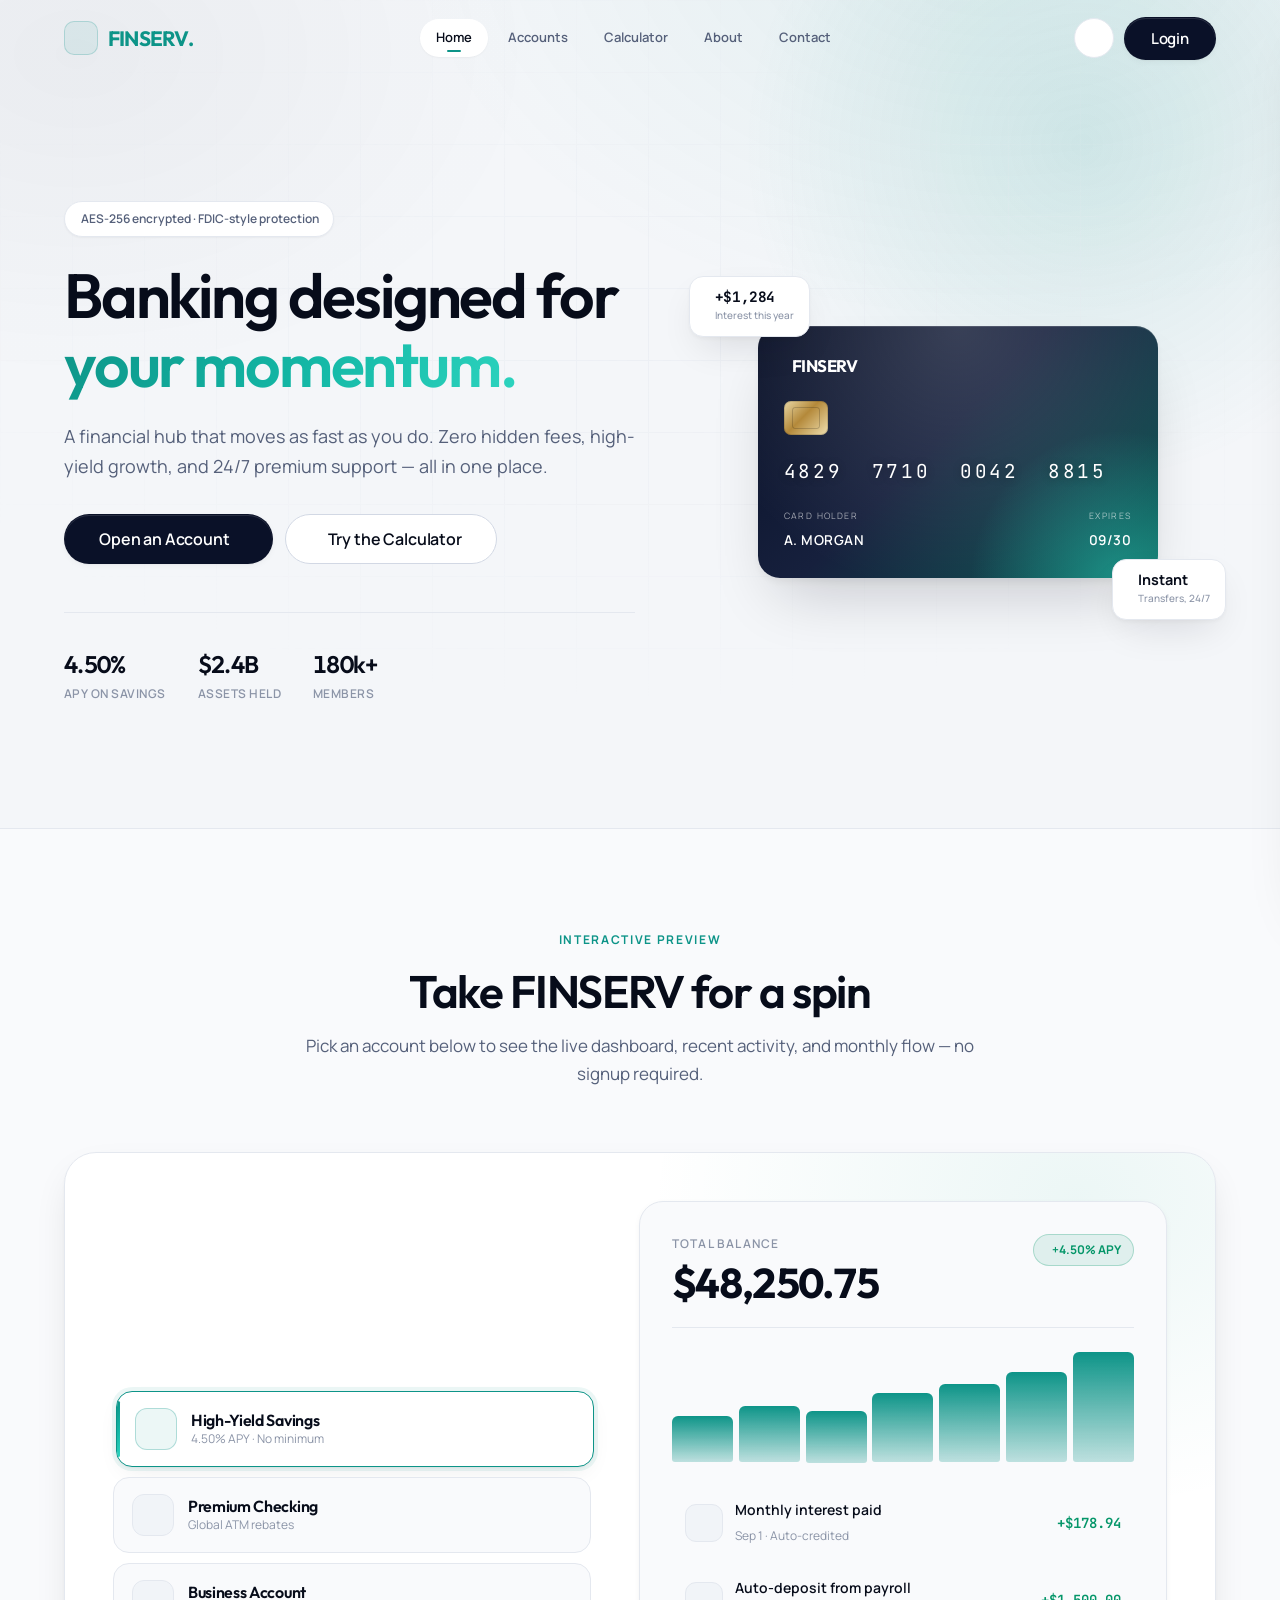
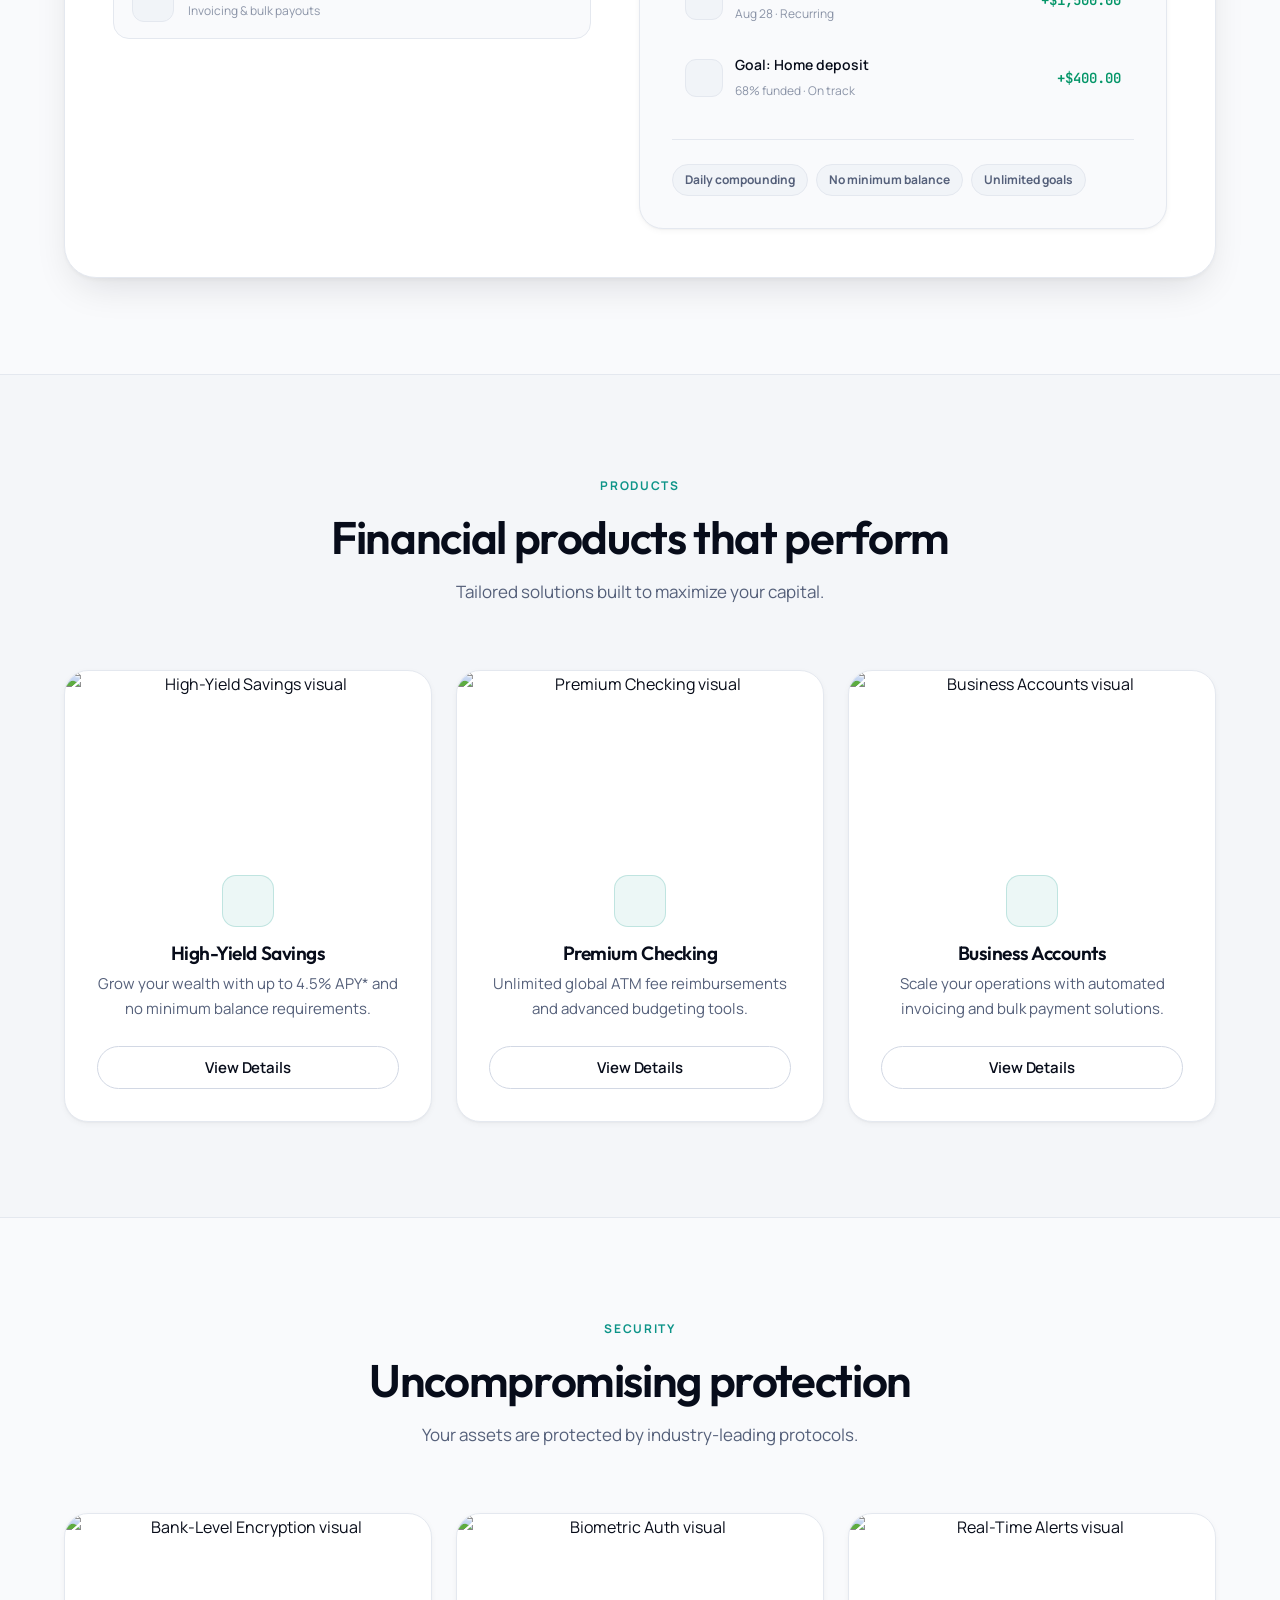
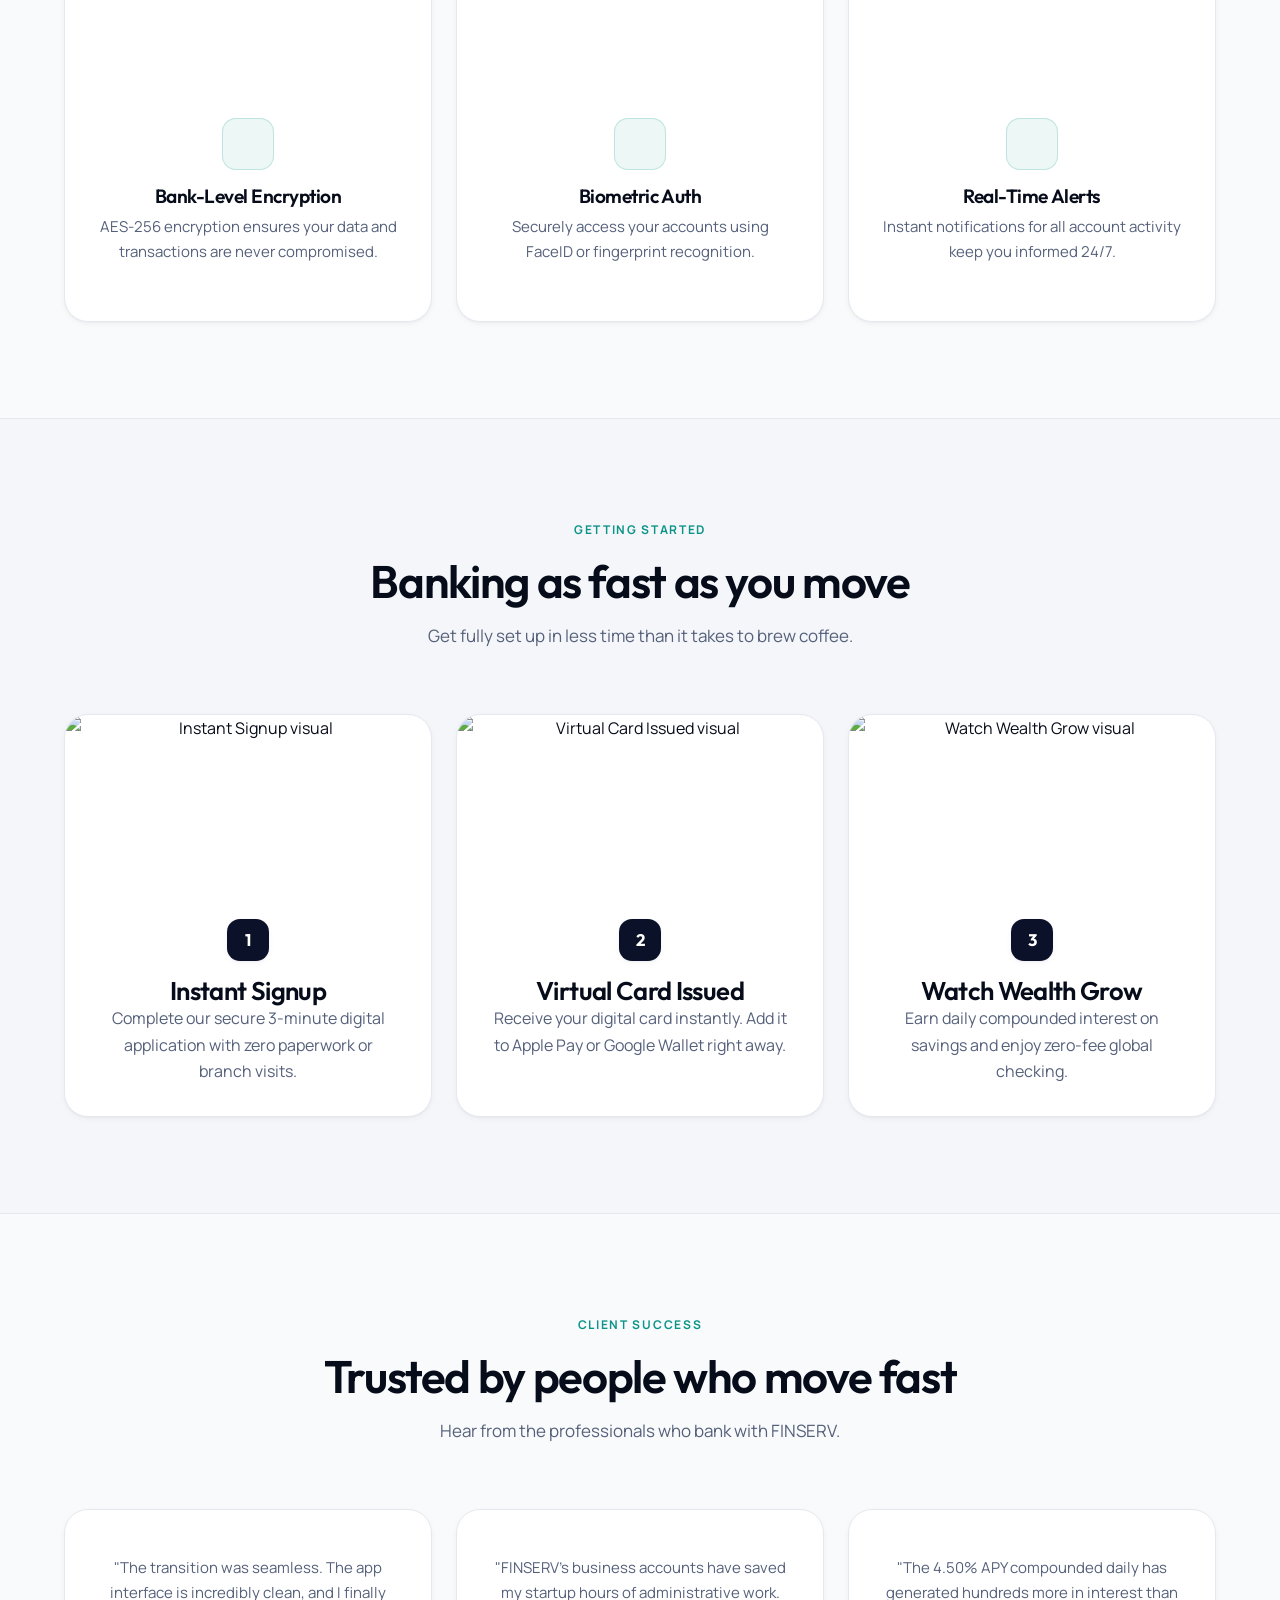
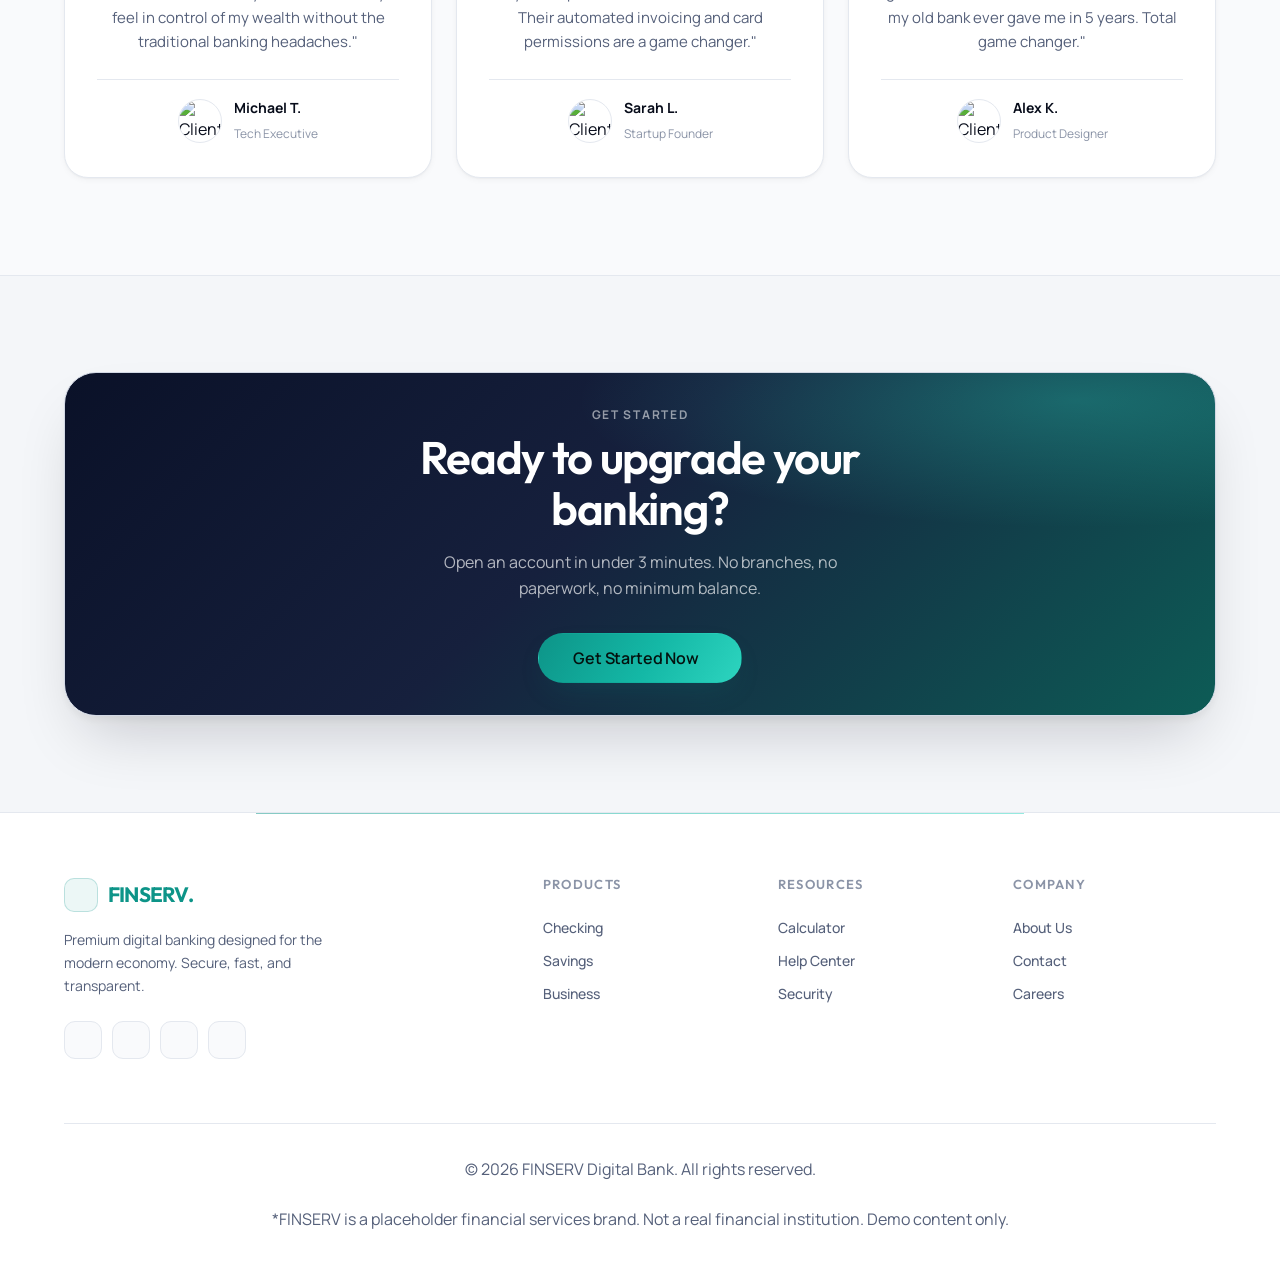
==== index.html @ fdc353b2 "first commit Co-Authored-By: Claude Opus 5 <noreply@anthropic.com>" ====
<!DOCTYPE html>
<html lang="en">

<head>
  <meta charset="UTF-8">
  <meta name="viewport" content="width=device-width, initial-scale=1.0">
  <title>FINSERV - Premium Digital Banking</title>
  <meta name="description"
    content="Experience seamless, secure, and modern digital banking with FINSERV. Manage your accounts, grow your wealth, and build your future.">
  <meta name="theme-color" content="#0a1128">

  <!-- Favicon -->
  <link rel="icon" type="image/svg+xml" href="assets/images/favicon.svg">
  <link rel="icon" type="image/png" href="assets/images/favicon.png">
  <link rel="apple-touch-icon" href="assets/images/favicon.png">

  <link rel="preconnect" href="https://fonts.googleapis.com">
  <link rel="preconnect" href="https://fonts.gstatic.com" crossorigin>
  <link rel="stylesheet" href="assets/css/style.css">
  <script src="https://unpkg.com/@phosphor-icons/web"></script>

  <!-- Apply the saved theme before first paint to avoid a flash -->
  <script>
    (function () {
      try {
        var t = localStorage.getItem('theme');
        if (t === 'dark' || (!t && matchMedia('(prefers-color-scheme: dark)').matches)) {
          document.documentElement.setAttribute('data-theme', 'dark');
        }
      } catch (e) { }
    })();
  </script>

  <!-- SEO JSON-LD -->
  <script type="application/ld+json">
  {
    "@context": "https://schema.org",
    "@type": "FinancialService",
    "name": "FINSERV Digital Bank",
    "description": "Premium digital banking for modern professionals.",
    "url": "https://finserv-placeholder.com"
  }
  </script>
</head>

<body>

  <!-- Navbar -->
  <header class="navbar">
    <div class="container nav-container">
      <a href="index.html" class="brand">
        <i class="ph-fill ph-bank"></i> FINSERV<span>.</span>
      </a>

      <nav class="nav-links">
        <a href="index.html" class="active">Home</a>
        <a href="accounts.html">Accounts</a>
        <a href="calculator.html">Calculator</a>
        <a href="about.html">About</a>
        <a href="contact.html">Contact</a>
      </nav>

      <div class="nav-actions">
        <button class="theme-toggle" aria-label="Toggle dark mode"></button>
        <a href="login.html" class="btn btn-primary">Login</a>
        <button class="hamburger" aria-label="Open Menu">
          <i class="ph ph-list"></i>
        </button>
      </div>
    </div>
  </header>

  <!-- Mobile Drawer -->
  <div class="drawer-overlay"></div>
  <div class="mobile-drawer">
    <div class="drawer-header">
      <a href="index.html" class="brand"><i class="ph-fill ph-bank"></i> FINSERV<span>.</span></a>
      <button class="close-drawer" aria-label="Close Menu">
        <i class="ph ph-x"></i>
      </button>
    </div>
    <nav class="drawer-links">
      <a href="index.html">Home</a>
      <a href="accounts.html">Accounts</a>
      <a href="calculator.html">Calculator</a>
      <a href="about.html">About</a>
      <a href="contact.html">Contact</a>
    </nav>
    <div class="drawer-footer">
      <button class="theme-toggle" aria-label="Toggle dark mode"></button>
      <a href="login.html" class="btn btn-primary btn-block">Login</a>
    </div>
  </div>

  <main>
    <!-- Hero -->
    <section class="hero">
      <div class="container">
        <div class="hero-grid">
          <div class="hero-content">
            <div class="trust-badge animate-fade-in">
              <i class="ph-fill ph-shield-check" style="color: var(--success-color)"></i>
              AES-256 encrypted &middot; FDIC-style protection
            </div>
            <h1 class="animate-slide-up delay-1">
              Banking designed for<br><span class="text-gradient">your momentum.</span>
            </h1>
            <p class="animate-slide-up delay-2">
              A financial hub that moves as fast as you do. Zero hidden fees, high-yield growth,
              and 24/7 premium support &mdash; all in one place.
            </p>
            <div class="hero-actions animate-slide-up delay-3">
              <a href="register.html" class="btn btn-primary btn-lg">
                Open an Account <i class="ph ph-arrow-right"></i>
              </a>
              <a href="calculator.html" class="btn btn-outline btn-lg">
                <i class="ph ph-calculator"></i> Try the Calculator
              </a>
            </div>

            <div class="hero-meta animate-fade-in delay-4">
              <div class="hero-meta-item">
                <div class="num" data-count-to="4.5" data-decimals="2" data-suffix="%">0%</div>
                <span>APY on savings</span>
              </div>
              <div class="hero-meta-item">
                <div class="num" data-count-to="2.4" data-decimals="1" data-prefix="$" data-suffix="B">$0B</div>
                <span>Assets held</span>
              </div>
              <div class="hero-meta-item">
                <div class="num" data-count-to="180" data-suffix="k+">0</div>
                <span>Members</span>
              </div>
            </div>
          </div>

          <!-- Interactive card visual -->
          <div class="hero-visual animate-fade-in delay-3">
            <div class="card-float">
              <div class="credit-card" data-tilt>
                <div class="cc-top">
                  <div class="cc-brand"><i class="ph-fill ph-bank"></i> FINSERV</div>
                  <i class="ph ph-wifi-high" style="font-size: 1.3rem; opacity: 0.75;"></i>
                </div>
                <div class="cc-chip"></div>
                <div class="cc-number">4829 &nbsp;7710 &nbsp;0042 &nbsp;8815</div>
                <div class="cc-bottom">
                  <div>
                    <span class="cc-label">Card Holder</span>
                    <span class="cc-value">A. MORGAN</span>
                  </div>
                  <div>
                    <span class="cc-label">Expires</span>
                    <span class="cc-value">09/30</span>
                  </div>
                </div>
              </div>
            </div>

            <div class="float-chip float-chip-1">
              <i class="ph-fill ph-trend-up" style="color: var(--success-color)"></i>
              <div>
                <strong class="num">+$1,284</strong>
                <small>Interest this year</small>
              </div>
            </div>
            <div class="float-chip float-chip-2">
              <i class="ph-fill ph-lightning" style="color: var(--accent-color)"></i>
              <div>
                <strong>Instant</strong>
                <small>Transfers, 24/7</small>
              </div>
            </div>
          </div>
        </div>
      </div>
    </section>

    <!-- ============================================================
         INTERACTIVE: Product explorer
         ============================================================ -->
    <section class="section-tint" id="explore">
      <div class="container">
        <div class="section-header">
          <div class="eyebrow">Interactive preview</div>
          <h2>Take FINSERV for a spin</h2>
          <p>Pick an account below to see the live dashboard, recent activity, and monthly flow &mdash; no signup
            required.</p>
        </div>

        <div class="showcase-shell">
          <!-- Tabs -->
          <div class="showcase-tabs" role="tablist" aria-label="Account types">
            <button class="tab-btn active" role="tab" aria-selected="true" aria-controls="panel-savings"
              id="tab-savings" type="button">
              <span class="tab-ico"><i class="ph-fill ph-piggy-bank"></i></span>
              <span>
                <strong>High-Yield Savings</strong>
                <span>4.50% APY &middot; No minimum</span>
              </span>
            </button>
            <button class="tab-btn" role="tab" aria-selected="false" aria-controls="panel-checking" id="tab-checking"
              type="button" tabindex="-1">
              <span class="tab-ico"><i class="ph-fill ph-credit-card"></i></span>
              <span>
                <strong>Premium Checking</strong>
                <span>Global ATM rebates</span>
              </span>
            </button>
            <button class="tab-btn" role="tab" aria-selected="false" aria-controls="panel-business" id="tab-business"
              type="button" tabindex="-1">
              <span class="tab-ico"><i class="ph-fill ph-briefcase"></i></span>
              <span>
                <strong>Business Account</strong>
                <span>Invoicing &amp; bulk payouts</span>
              </span>
            </button>
          </div>

          <!-- Panels -->
          <div class="showcase-panel">

            <!-- Savings -->
            <div class="panel active" role="tabpanel" id="panel-savings" aria-labelledby="tab-savings">
              <div class="panel-head">
                <div>
                  <small>Total balance</small>
                  <div class="panel-balance num" data-count-to="48250.75" data-decimals="2" data-prefix="$">$0.00</div>
                </div>
                <span class="pill pill-success"><i class="ph-fill ph-trend-up"></i> +4.50% APY</span>
              </div>

              <div class="spark" aria-hidden="true">
                <div class="spark-bar" style="height: 42%" data-label="Mar &middot; $41.2k"></div>
                <div class="spark-bar" style="height: 51%" data-label="Apr &middot; $42.6k"></div>
                <div class="spark-bar" style="height: 47%" data-label="May &middot; $43.1k"></div>
                <div class="spark-bar" style="height: 63%" data-label="Jun &middot; $44.8k"></div>
                <div class="spark-bar" style="height: 71%" data-label="Jul &middot; $45.9k"></div>
                <div class="spark-bar" style="height: 82%" data-label="Aug &middot; $47.0k"></div>
                <div class="spark-bar" style="height: 100%" data-label="Sep &middot; $48.2k"></div>
              </div>

              <div class="txn-list">
                <div class="txn-row">
                  <span class="txn-ico"><i class="ph-fill ph-percent"></i></span>
                  <span class="txn-body"><strong>Monthly interest paid</strong><span>Sep 1 &middot;
                      Auto-credited</span></span>
                  <span class="txn-amt in">+$178.94</span>
                </div>
                <div class="txn-row">
                  <span class="txn-ico"><i class="ph-fill ph-arrows-clockwise"></i></span>
                  <span class="txn-body"><strong>Auto-deposit from payroll</strong><span>Aug 28 &middot;
                      Recurring</span></span>
                  <span class="txn-amt in">+$1,500.00</span>
                </div>
                <div class="txn-row">
                  <span class="txn-ico"><i class="ph-fill ph-target"></i></span>
                  <span class="txn-body"><strong>Goal: Home deposit</strong><span>68% funded &middot; On
                      track</span></span>
                  <span class="txn-amt in">+$400.00</span>
                </div>
              </div>

              <div class="panel-feats">
                <span class="pill pill-muted">Daily compounding</span>
                <span class="pill pill-muted">No minimum balance</span>
                <span class="pill pill-muted">Unlimited goals</span>
              </div>
            </div>

            <!-- Checking -->
            <div class="panel" role="tabpanel" id="panel-checking" aria-labelledby="tab-checking">
              <div class="panel-head">
                <div>
                  <small>Available to spend</small>
                  <div class="panel-balance num" data-count-to="7412.09" data-decimals="2" data-prefix="$">$0.00</div>
                </div>
                <span class="pill"><i class="ph-fill ph-globe-hemisphere-west"></i> $0 foreign fees</span>
              </div>

              <div class="spark" aria-hidden="true">
                <div class="spark-bar" style="height: 78%" data-label="Mar &middot; $3.1k spent"></div>
                <div class="spark-bar" style="height: 55%" data-label="Apr &middot; $2.2k spent"></div>
                <div class="spark-bar" style="height: 92%" data-label="May &middot; $3.7k spent"></div>
                <div class="spark-bar" style="height: 61%" data-label="Jun &middot; $2.4k spent"></div>
                <div class="spark-bar" style="height: 44%" data-label="Jul &middot; $1.8k spent"></div>
                <div class="spark-bar" style="height: 70%" data-label="Aug &middot; $2.8k spent"></div>
                <div class="spark-bar" style="height: 38%" data-label="Sep &middot; $1.5k spent"></div>
              </div>

              <div class="txn-list">
                <div class="txn-row">
                  <span class="txn-ico"><i class="ph-fill ph-airplane-takeoff"></i></span>
                  <span class="txn-body"><strong>Skyline Airways</strong><span>Sep 4 &middot; Travel</span></span>
                  <span class="txn-amt">-$428.60</span>
                </div>
                <div class="txn-row">
                  <span class="txn-ico"><i class="ph-fill ph-coffee"></i></span>
                  <span class="txn-body"><strong>Meridian Coffee</strong><span>Sep 3 &middot; Dining</span></span>
                  <span class="txn-amt">-$6.80</span>
                </div>
                <div class="txn-row">
                  <span class="txn-ico"><i class="ph-fill ph-receipt"></i></span>
                  <span class="txn-body"><strong>ATM fee reimbursed</strong><span>Sep 2 &middot; Automatic</span></span>
                  <span class="txn-amt in">+$4.50</span>
                </div>
              </div>

              <div class="panel-feats">
                <span class="pill pill-muted">ATM rebates worldwide</span>
                <span class="pill pill-muted">Instant card freeze</span>
                <span class="pill pill-muted">Smart budgets</span>
              </div>
            </div>

            <!-- Business -->
            <div class="panel" role="tabpanel" id="panel-business" aria-labelledby="tab-business">
              <div class="panel-head">
                <div>
                  <small>Operating balance</small>
                  <div class="panel-balance num" data-count-to="184920.00" data-decimals="2" data-prefix="$">$0.00</div>
                </div>
                <span class="pill"><i class="ph-fill ph-users-three"></i> 12 seats</span>
              </div>

              <div class="spark" aria-hidden="true">
                <div class="spark-bar" style="height: 36%" data-label="Mar &middot; $96k in"></div>
                <div class="spark-bar" style="height: 48%" data-label="Apr &middot; $118k in"></div>
                <div class="spark-bar" style="height: 58%" data-label="May &middot; $132k in"></div>
                <div class="spark-bar" style="height: 54%" data-label="Jun &middot; $127k in"></div>
                <div class="spark-bar" style="height: 74%" data-label="Jul &middot; $154k in"></div>
                <div class="spark-bar" style="height: 88%" data-label="Aug &middot; $171k in"></div>
                <div class="spark-bar" style="height: 100%" data-label="Sep &middot; $185k in"></div>
              </div>

              <div class="txn-list">
                <div class="txn-row">
                  <span class="txn-ico"><i class="ph-fill ph-file-text"></i></span>
                  <span class="txn-body"><strong>Invoice #2291 settled</strong><span>Sep 5 &middot; Northwind
                      Ltd.</span></span>
                  <span class="txn-amt in">+$24,000.00</span>
                </div>
                <div class="txn-row">
                  <span class="txn-ico"><i class="ph-fill ph-users"></i></span>
                  <span class="txn-body"><strong>Payroll run &mdash; 12 staff</strong><span>Sep 1 &middot; Bulk
                      payout</span></span>
                  <span class="txn-amt">-$52,400.00</span>
                </div>
                <div class="txn-row">
                  <span class="txn-ico"><i class="ph-fill ph-cloud"></i></span>
                  <span class="txn-body"><strong>Vendor subscriptions</strong><span>Sep 1 &middot; 8 cards</span></span>
                  <span class="txn-amt">-$3,180.00</span>
                </div>
              </div>

              <div class="panel-feats">
                <span class="pill pill-muted">Automated invoicing</span>
                <span class="pill pill-muted">Per-card limits</span>
                <span class="pill pill-muted">Accounting sync</span>
              </div>
            </div>

          </div>
        </div>
      </div>
    </section>

    <!-- Offerings -->
    <section>
      <div class="container">
        <div class="section-header">
          <div class="eyebrow">Products</div>
          <h2>Financial products that perform</h2>
          <p>Tailored solutions built to maximize your capital.</p>
        </div>
        <div class="card-grid">
          <div class="card">
            <img class="card-img-top"
              src="https://images.unsplash.com/photo-1579621970795-87facc2f976d?auto=format&fit=crop&q=80&w=600"
              alt="High-Yield Savings visual" loading="lazy">
            <i class="ph ph-wallet card-icon"></i>
            <h3>High-Yield Savings</h3>
            <p>Grow your wealth with up to 4.5% APY* and no minimum balance requirements.</p>
            <a href="accounts.html" class="btn btn-outline btn-block">View Details</a>
          </div>
          <div class="card">
            <img class="card-img-top"
              src="https://images.unsplash.com/photo-1526304640581-d334cdbbf45e?auto=format&fit=crop&q=80&w=600"
              alt="Premium Checking visual" loading="lazy">
            <i class="ph ph-credit-card card-icon"></i>
            <h3>Premium Checking</h3>
            <p>Unlimited global ATM fee reimbursements and advanced budgeting tools.</p>
            <a href="accounts.html" class="btn btn-outline btn-block">View Details</a>
          </div>
          <div class="card">
            <img class="card-img-top"
              src="https://images.unsplash.com/photo-1486406146926-c627a92ad1ab?auto=format&fit=crop&q=80&w=600"
              alt="Business Accounts visual" loading="lazy">
            <i class="ph ph-briefcase card-icon"></i>
            <h3>Business Accounts</h3>
            <p>Scale your operations with automated invoicing and bulk payment solutions.</p>
            <a href="accounts.html" class="btn btn-outline btn-block">View Details</a>
          </div>
        </div>
      </div>
    </section>

    <!-- Trust / Security -->
    <section class="section-tint">
      <div class="container">
        <div class="section-header">
          <div class="eyebrow">Security</div>
          <h2>Uncompromising protection</h2>
          <p>Your assets are protected by industry-leading protocols.</p>
        </div>
        <div class="card-grid">
          <div class="card">
            <img class="card-img-top"
              src="https://images.unsplash.com/photo-1563986768609-322da13575f3?auto=format&fit=crop&q=80&w=600"
              alt="Bank-Level Encryption visual" loading="lazy">
            <i class="ph ph-lock-key card-icon"></i>
            <h3>Bank-Level Encryption</h3>
            <p>AES-256 encryption ensures your data and transactions are never compromised.</p>
          </div>
          <div class="card">
            <img class="card-img-top"
              src="https://images.unsplash.com/photo-1550751827-4bd374c3f58b?auto=format&fit=crop&q=80&w=600"
              alt="Biometric Auth visual" loading="lazy">
            <i class="ph ph-fingerprint card-icon"></i>
            <h3>Biometric Auth</h3>
            <p>Securely access your accounts using FaceID or fingerprint recognition.</p>
          </div>
          <div class="card">
            <img class="card-img-top"
              src="https://images.unsplash.com/photo-1526374965328-7f61d4dc18c5?auto=format&fit=crop&q=80&w=600"
              alt="Real-Time Alerts visual" loading="lazy">
            <i class="ph ph-bell-ringing card-icon"></i>
            <h3>Real-Time Alerts</h3>
            <p>Instant notifications for all account activity keep you informed 24/7.</p>
          </div>
        </div>
      </div>
    </section>

    <!-- How It Works -->
    <section>
      <div class="container">
        <div class="section-header">
          <div class="eyebrow">Getting started</div>
          <h2>Banking as fast as you move</h2>
          <p>Get fully set up in less time than it takes to brew coffee.</p>
        </div>
        <div class="step-grid">
          <div class="step-card">
            <img class="card-img-top"
              src="https://images.unsplash.com/photo-1512941937669-90a1b58e7e9c?auto=format&fit=crop&q=80&w=600"
              alt="Instant Signup visual" loading="lazy">
            <div class="step-num">1</div>
            <h3>Instant Signup</h3>
            <p>Complete our secure 3-minute digital application with zero paperwork or branch visits.</p>
          </div>
          <div class="step-card">
            <img class="card-img-top"
              src="https://images.unsplash.com/photo-1559526324-4b87b5e36e44?auto=format&fit=crop&q=80&w=600"
              alt="Virtual Card Issued visual" loading="lazy">
            <div class="step-num">2</div>
            <h3>Virtual Card Issued</h3>
            <p>Receive your digital card instantly. Add it to Apple Pay or Google Wallet right away.</p>
          </div>
          <div class="step-card">
            <img class="card-img-top"
              src="https://images.unsplash.com/photo-1579621970563-ebec7560ff3e?auto=format&fit=crop&q=80&w=600"
              alt="Watch Wealth Grow visual" loading="lazy">
            <div class="step-num">3</div>
            <h3>Watch Wealth Grow</h3>
            <p>Earn daily compounded interest on savings and enjoy zero-fee global checking.</p>
          </div>
        </div>
      </div>
    </section>

    <!-- Testimonials -->
    <section class="section-tint">
      <div class="container">
        <div class="section-header">
          <div class="eyebrow">Client success</div>
          <h2>Trusted by people who move fast</h2>
          <p>Hear from the professionals who bank with FINSERV.</p>
        </div>
        <div class="card-grid">
          <div class="card quote-card">
            <div class="quote-stars">
              <i class="ph-fill ph-star"></i><i class="ph-fill ph-star"></i><i class="ph-fill ph-star"></i><i
                class="ph-fill ph-star"></i><i class="ph-fill ph-star"></i>
            </div>
            <p>"The transition was seamless. The app interface is incredibly clean, and I finally feel in control of my
              wealth without the traditional banking headaches."</p>
            <div class="quote-author">
              <img
                src="https://images.unsplash.com/photo-1507003211169-0a1dd7228f2d?auto=format&fit=facearea&facepad=3.2&q=80&w=176&h=176"
                alt="Client portrait" loading="lazy" class="quote-avatar">
              <div>
                <strong>Michael T.</strong>
                <span>Tech Executive</span>
              </div>
            </div>
          </div>
          <div class="card quote-card">
            <div class="quote-stars">
              <i class="ph-fill ph-star"></i><i class="ph-fill ph-star"></i><i class="ph-fill ph-star"></i><i
                class="ph-fill ph-star"></i><i class="ph-fill ph-star"></i>
            </div>
            <p>"FINSERV's business accounts have saved my startup hours of administrative work. Their automated
              invoicing and card permissions are a game changer."</p>
            <div class="quote-author">
              <img
                src="https://images.unsplash.com/photo-1494790108377-be9c29b29330?auto=format&fit=facearea&facepad=3.2&q=80&w=176&h=176"
                alt="Client portrait" loading="lazy" class="quote-avatar">
              <div>
                <strong>Sarah L.</strong>
                <span>Startup Founder</span>
              </div>
            </div>
          </div>
          <div class="card quote-card">
            <div class="quote-stars">
              <i class="ph-fill ph-star"></i><i class="ph-fill ph-star"></i><i class="ph-fill ph-star"></i><i
                class="ph-fill ph-star"></i><i class="ph-fill ph-star"></i>
            </div>
            <p>"The 4.50% APY compounded daily has generated hundreds more in interest than my old bank ever gave me in
              5 years. Total game changer."</p>
            <div class="quote-author">
              <img
                src="https://images.unsplash.com/photo-1500648767791-00dcc994a43e?auto=format&fit=facearea&facepad=3.2&q=80&w=176&h=176"
                alt="Client portrait" loading="lazy" class="quote-avatar">
              <div>
                <strong>Alex K.</strong>
                <span>Product Designer</span>
              </div>
            </div>
          </div>
        </div>
      </div>
    </section>

    <!-- CTA -->
    <section>
      <div class="container">
        <div class="calc-result-panel" style="text-align: center; align-items: center;">
          <div class="res-label">Get started</div>
          <h2 style="color: #fff; max-width: 16ch; margin-inline: auto;">Ready to upgrade your banking?</h2>
          <p style="color: rgba(255,255,255,0.68); max-width: 46ch; margin: var(--space-2) auto var(--space-4);">
            Open an account in under 3 minutes. No branches, no paperwork, no minimum balance.
          </p>
          <div style="display: flex; gap: 12px; justify-content: center; flex-wrap: wrap;">
            <a href="register.html" class="btn btn-accent btn-lg">Get Started Now <i class="ph ph-arrow-right"></i></a>

          </div>
        </div>
      </div>
    </section>
  </main>

  <!-- Footer -->
  <footer>
    <div class="container">
      <div class="footer-grid">
        <div class="footer-col">
          <a href="index.html" class="brand" style="margin-bottom: 16px;"><i class="ph-fill ph-bank"></i>
            FINSERV<span>.</span></a>
          <p style="font-size: 0.875rem; max-width: 34ch;">Premium digital banking designed for the modern economy.
            Secure, fast, and transparent.</p>
          <div class="footer-social">
            <a href="#" aria-label="FINSERV on X"><i class="ph-fill ph-x-logo"></i></a>
            <a href="#" aria-label="FINSERV on LinkedIn"><i class="ph-fill ph-linkedin-logo"></i></a>
            <a href="#" aria-label="FINSERV on Instagram"><i class="ph-fill ph-instagram-logo"></i></a>
            <a href="#" aria-label="FINSERV on YouTube"><i class="ph-fill ph-youtube-logo"></i></a>
          </div>
        </div>
        <div class="footer-col">
          <h4>Products</h4>
          <div class="footer-links">
            <a href="accounts.html">Checking</a>
            <a href="accounts.html">Savings</a>
            <a href="accounts.html">Business</a>
          </div>
        </div>
        <div class="footer-col">
          <h4>Resources</h4>
          <div class="footer-links">
            <a href="calculator.html">Calculator</a>
            <a href="#">Help Center</a>
            <a href="#">Security</a>
          </div>
        </div>
        <div class="footer-col">
          <h4>Company</h4>
          <div class="footer-links">
            <a href="about.html">About Us</a>
            <a href="contact.html">Contact</a>
            <a href="#">Careers</a>
          </div>
        </div>
      </div>
      <div class="footer-bottom">
        <p>&copy; 2026 FINSERV Digital Bank. All rights reserved.</p>
        <p>*FINSERV is a placeholder financial services brand. Not a real financial institution. Demo content only.</p>
      </div>
    </div>
  </footer>

  <script src="assets/js/main.js"></script>
</body>

</html>
---- assets/css/style.css ----
@import url('https://fonts.googleapis.com/css2?family=Manrope:wght@300;400;500;600;700;800&family=Outfit:wght@200;300;400;500;600;700;800&family=JetBrains+Mono:wght@400;500;600&display=swap');

/* ==========================================================================
   FINSERV — Design System
   Tokens → Base → Layout → Components → Sections → Responsive
   ========================================================================== */

:root {
  /* Surfaces — Light */
  --bg-color: #f4f6f9;
  --bg-alt: #eef1f6;
  --surface-color: #ffffff;
  --surface-2: #f9fafc;
  --surface-inset: #f1f4f8;
  /* Page-hero band - noticeably cooler/deeper than --bg-color so the hero
     reads as a distinct strip above the content. */
  --hero-tint: #e3e9f3;

  /* Ink */
  --text-primary: #070c1a;
  --text-secondary: #55607a;
  --text-muted: #8b94a7;

  /* Brand */
  --primary-color: #0a1128;
  --secondary-color: #16203d;
  --accent-color: #0d9488;
  --accent-soft: rgba(13, 148, 136, 0.08);
  --accent-glow: rgba(13, 148, 136, 0.22);
  --gold: #b4893a;

  /* Semantic */
  --border-color: #e4e8ef;
  --border-strong: #d2d8e4;
  --error-color: #dc2626;
  --success-color: #059669;
  --warning-color: #d97706;

  /* Gradients */
  --grad-brand: linear-gradient(135deg, #0a1128 0%, #16203d 45%, #0d5c56 100%);
  --grad-accent: linear-gradient(120deg, #0d9488 0%, #14b8a6 55%, #2dd4bf 100%);
  --grad-sheen: linear-gradient(115deg, transparent 0%, rgba(255,255,255,0.5) 50%, transparent 100%);
  --grad-line: linear-gradient(90deg, transparent, var(--border-strong), transparent);

  /* Typography */
  --font-heading: 'Outfit', system-ui, -apple-system, sans-serif;
  --font-body: 'Manrope', system-ui, -apple-system, sans-serif;
  --font-mono: 'JetBrains Mono', ui-monospace, monospace;

  --fs-display: clamp(2.75rem, 6.2vw, 5rem);
  --fs-h1: clamp(2.4rem, 5vw, 3.9rem);
  --fs-h2: clamp(1.9rem, 3.6vw, 2.85rem);
  --fs-h3: clamp(1.25rem, 2.2vw, 1.6rem);
  --fs-body: 1rem;
  --fs-small: 0.875rem;
  --fs-tiny: 0.75rem;

  /* Spacing — 8px scale */
  --space-1: 0.5rem;
  --space-2: 1rem;
  --space-3: 1.5rem;
  --space-4: 2rem;
  --space-6: 3rem;
  --space-8: 4rem;
  --space-12: 6rem;
  --space-16: 8rem;

  /* Shape */
  --radius-sm: 10px;
  --radius: 16px;
  --radius-lg: 24px;
  --radius-xl: 32px;
  --radius-pill: 999px;

  /* Elevation */
  --shadow-xs: 0 1px 2px rgba(7, 12, 26, 0.04);
  --shadow-sm: 0 1px 2px rgba(7, 12, 26, 0.04), 0 2px 6px rgba(7, 12, 26, 0.04);
  --shadow: 0 1px 2px rgba(7, 12, 26, 0.04), 0 8px 24px -8px rgba(7, 12, 26, 0.10);
  --shadow-md: 0 2px 4px rgba(7, 12, 26, 0.04), 0 16px 40px -12px rgba(7, 12, 26, 0.14);
  --shadow-lg: 0 4px 8px rgba(7, 12, 26, 0.05), 0 32px 64px -20px rgba(7, 12, 26, 0.20);
  --shadow-accent: 0 12px 32px -12px var(--accent-glow);

  /* Motion */
  --ease-out: cubic-bezier(0.16, 1, 0.3, 1);
  --ease-spring: cubic-bezier(0.34, 1.56, 0.64, 1);
  --transition: all 0.3s var(--ease-out);
  --t-fast: 0.18s var(--ease-out);
  --t-base: 0.35s var(--ease-out);
  --t-slow: 0.6s var(--ease-out);

  --nav-h: 76px;
}

[data-theme="dark"] {
  --bg-color: #04060d;
  --bg-alt: #070b16;
  --surface-color: #0a1020;
  --surface-2: #0e1526;
  --surface-inset: #111a2e;
  --hero-tint: #0c1424;

  --text-primary: #f1f5fb;
  --text-secondary: #97a3ba;
  --text-muted: #667287;

  --primary-color: #2dd4bf;
  --secondary-color: #16203d;
  --accent-color: #2dd4bf;
  --accent-soft: rgba(45, 212, 191, 0.10);
  --accent-glow: rgba(45, 212, 191, 0.28);
  --gold: #e0bd77;

  --border-color: #182136;
  --border-strong: #24304a;
  --error-color: #f87171;
  --success-color: #34d399;

  --grad-brand: linear-gradient(135deg, #0a1020 0%, #101c33 45%, #0c3b3a 100%);
  --grad-sheen: linear-gradient(115deg, transparent 0%, rgba(255,255,255,0.10) 50%, transparent 100%);

  --shadow-xs: 0 1px 2px rgba(0, 0, 0, 0.4);
  --shadow-sm: 0 1px 2px rgba(0, 0, 0, 0.4), 0 2px 8px rgba(0, 0, 0, 0.3);
  --shadow: 0 1px 2px rgba(0, 0, 0, 0.4), 0 8px 24px -8px rgba(0, 0, 0, 0.6);
  --shadow-md: 0 2px 4px rgba(0, 0, 0, 0.4), 0 16px 40px -12px rgba(0, 0, 0, 0.7);
  --shadow-lg: 0 4px 8px rgba(0, 0, 0, 0.4), 0 32px 64px -20px rgba(0, 0, 0, 0.8);
}

/* ==========================================================================
   Base
   ========================================================================== */

*, *::before, *::after { margin: 0; padding: 0; box-sizing: border-box; }

html { scroll-behavior: smooth; scroll-padding-top: calc(var(--nav-h) + 24px); }

body {
  font-family: var(--font-body);
  background-color: var(--bg-color);
  color: var(--text-primary);
  font-size: var(--fs-body);
  line-height: 1.65;
  font-weight: 400;
  -webkit-font-smoothing: antialiased;
  -moz-osx-font-smoothing: grayscale;
  text-rendering: optimizeLegibility;
  overflow-x: hidden;
  transition: background-color var(--t-base), color var(--t-base);
}

/* Ambient page glow */
body::before {
  content: '';
  position: fixed;
  inset: 0;
  pointer-events: none;
  z-index: 0;
  background:
    radial-gradient(60rem 40rem at 78% -8%, var(--accent-soft), transparent 62%),
    radial-gradient(48rem 34rem at 6% 6%, rgba(10, 17, 40, 0.045), transparent 60%);
}
[data-theme="dark"] body::before {
  background:
    radial-gradient(60rem 40rem at 78% -8%, rgba(45, 212, 191, 0.09), transparent 62%),
    radial-gradient(48rem 34rem at 6% 6%, rgba(59, 130, 246, 0.07), transparent 60%);
}

main, header, footer { position: relative; z-index: 1; }

a { color: inherit; text-decoration: none; transition: color var(--t-fast), opacity var(--t-fast); }

img { max-width: 100%; height: auto; display: block; border-radius: var(--radius-sm); }

ul { list-style: none; }

::selection { background: var(--accent-color); color: #fff; }

:focus-visible {
  outline: 2px solid var(--accent-color);
  outline-offset: 3px;
  border-radius: 4px;
}

::-webkit-scrollbar { width: 11px; height: 11px; }
::-webkit-scrollbar-track { background: var(--bg-color); }
::-webkit-scrollbar-thumb {
  background: var(--border-strong);
  border-radius: var(--radius-pill);
  border: 3px solid var(--bg-color);
}
::-webkit-scrollbar-thumb:hover { background: var(--text-muted); }

/* ==========================================================================
   Typography
   ========================================================================== */

h1, h2, h3, h4, h5, h6 {
  font-family: var(--font-heading);
  line-height: 1.1;
  color: var(--text-primary);
  letter-spacing: -0.025em;
}
h1 { font-size: var(--fs-h1); font-weight: 600; letter-spacing: -0.035em; }
h2 { font-size: var(--fs-h2); font-weight: 600; letter-spacing: -0.03em; }
h3 { font-size: var(--fs-h3); font-weight: 600; }
h4 { font-size: 1.05rem; font-weight: 600; letter-spacing: -0.015em; }

p { font-size: var(--fs-body); color: var(--text-secondary); margin-bottom: var(--space-2); }
p:last-child { margin-bottom: 0; }

strong { font-weight: 700; color: var(--text-primary); }

.text-gradient {
  background: var(--grad-accent);
  -webkit-background-clip: text;
  background-clip: text;
  -webkit-text-fill-color: transparent;
}

.eyebrow {
  display: inline-flex;
  align-items: center;
  gap: 8px;
  font-size: var(--fs-tiny);
  font-weight: 700;
  letter-spacing: 0.14em;
  text-transform: uppercase;
  color: var(--accent-color);
  margin-bottom: var(--space-2);
}

.num { font-family: var(--font-mono); font-variant-numeric: tabular-nums; letter-spacing: -0.03em; }

.section-header {
  text-align: center;
  margin-bottom: var(--space-8);
  max-width: 680px;
  margin-inline: auto;
}
.section-header h2 { margin-bottom: var(--space-2); }
.section-header p { font-size: 1.0625rem; }

/* ==========================================================================
   Layout
   ========================================================================== */

.container {
  width: 100%;
  max-width: 1200px;
  margin: 0 auto;
  padding: 0 var(--space-3);
}

section { padding: var(--space-12) 0; position: relative; }

.section-tint { background: var(--surface-2); border-block: 1px solid var(--border-color); }

/* ==========================================================================
   Navbar
   ========================================================================== */

header.navbar {
  position: fixed;
  top: 0; left: 0;
  width: 100%;
  z-index: 1000;
  background: transparent;
  border-bottom: 1px solid transparent;
  transition: background var(--t-base), border-color var(--t-base), box-shadow var(--t-base);
}
header.navbar.scrolled {
  background: rgba(255, 255, 255, 0.78);
  -webkit-backdrop-filter: saturate(180%) blur(20px);
  backdrop-filter: saturate(180%) blur(20px);
  border-bottom-color: var(--border-color);
  box-shadow: var(--shadow-sm);
}
[data-theme="dark"] header.navbar.scrolled { background: rgba(10, 16, 32, 0.8); }

.nav-container {
  display: flex;
  align-items: center;
  justify-content: space-between;
  height: var(--nav-h);
  gap: var(--space-4);
}

.brand {
  font-family: var(--font-heading);
  font-size: 1.3rem;
  font-weight: 700;
  letter-spacing: -0.04em;
  /* Teal wordmark in the nav and footer, matching the auth-card lockup */
  color: var(--accent-color);
  display: inline-flex;
  align-items: center;
  /* No flex gap here: it would also open a space before the accent dot. */
  transition: opacity var(--t-fast);
}
.brand:hover { opacity: 0.75; }
.brand i {
  margin-right: 10px;
  font-size: 1.15rem;
  color: var(--accent-color);
  display: grid;
  place-items: center;
  width: 34px; height: 34px;
  border-radius: 10px;
  background: var(--accent-soft);
  border: 1px solid rgba(13, 148, 136, 0.22);
}
[data-theme="dark"] .brand i { border-color: rgba(45, 212, 191, 0.25); }
.brand span { color: var(--accent-color); }

.nav-links {
  display: flex;
  align-items: center;
  gap: 4px;
  padding: 5px;
  border-radius: var(--radius-pill);
  border: 1px solid transparent;
  transition: var(--transition);
}
header.navbar.scrolled .nav-links {
  background: var(--surface-inset);
  border-color: var(--border-color);
}

.nav-links a {
  position: relative;
  font-weight: 600;
  font-size: 0.8125rem;
  color: var(--text-secondary);
  padding: 8px 16px;
  border-radius: var(--radius-pill);
  transition: color var(--t-fast), background var(--t-fast);
}
.nav-links a:hover { color: var(--text-primary); background: var(--surface-inset); }
.nav-links a.active {
  color: var(--text-primary);
  background: var(--surface-color);
  box-shadow: var(--shadow-xs);
}
header.navbar.scrolled .nav-links a.active { box-shadow: var(--shadow-sm); }
.nav-links a.active::after {
  content: '';
  position: absolute;
  bottom: 5px; left: 50%;
  transform: translateX(-50%);
  width: 14px; height: 2px;
  border-radius: 2px;
  background: var(--accent-color);
}

.nav-actions { display: flex; align-items: center; gap: 10px; }

.theme-toggle {
  background: var(--surface-color);
  border: 1px solid var(--border-color);
  cursor: pointer;
  color: var(--text-primary);
  font-size: 1.05rem;
  width: 40px; height: 40px;
  border-radius: var(--radius-pill);
  display: grid;
  place-items: center;
  flex-shrink: 0;
  transition: var(--transition);
}
.theme-toggle:hover {
  color: var(--accent-color);
  border-color: var(--accent-color);
  transform: rotate(-18deg) scale(1.05);
}

.hamburger {
  display: none;
  background: var(--surface-color);
  border: 1px solid var(--border-color);
  cursor: pointer;
  color: var(--text-primary);
  font-size: 1.25rem;
  width: 42px; height: 42px;
  border-radius: 12px;
  place-items: center;
  transition: var(--transition);
}
.hamburger:hover { border-color: var(--accent-color); color: var(--accent-color); }

/* Scroll progress bar */
.scroll-progress {
  position: absolute;
  bottom: -1px; left: 0;
  height: 2px;
  width: 0%;
  background: var(--grad-accent);
  box-shadow: 0 0 12px var(--accent-glow);
  z-index: 2;
}

/* ==========================================================================
   Mobile Drawer
   ========================================================================== */

.mobile-drawer {
  position: fixed;
  top: 0; right: 0;
  width: 100%;
  max-width: 380px;
  height: 100dvh;
  background: var(--surface-color);
  border-left: 1px solid var(--border-color);
  z-index: 1001;
  padding: var(--space-3) var(--space-4) var(--space-4);
  box-shadow: var(--shadow-lg);
  transform: translateX(105%);
  transition: transform 0.45s var(--ease-out);
  display: flex;
  flex-direction: column;
  overflow-y: auto;
}
.mobile-drawer.open { transform: translateX(0); }

.drawer-overlay {
  position: fixed;
  inset: 0;
  background: rgba(4, 6, 13, 0.55);
  -webkit-backdrop-filter: blur(6px);
  backdrop-filter: blur(6px);
  z-index: 1000;
  opacity: 0;
  visibility: hidden;
  transition: opacity var(--t-base), visibility var(--t-base);
}
.drawer-overlay.open { opacity: 1; visibility: visible; }

.drawer-header {
  display: flex;
  justify-content: space-between;
  align-items: center;
  height: var(--nav-h);
  margin-bottom: var(--space-4);
}
.close-drawer {
  background: var(--surface-inset);
  border: 1px solid var(--border-color);
  width: 42px; height: 42px;
  border-radius: 12px;
  display: grid;
  place-items: center;
  font-size: 1.25rem;
  color: var(--text-primary);
  cursor: pointer;
  transition: var(--transition);
}
.close-drawer:hover { color: var(--accent-color); border-color: var(--accent-color); transform: rotate(90deg); }

.drawer-links { display: flex; flex-direction: column; gap: 4px; }
.drawer-links a {
  display: flex;
  align-items: center;
  justify-content: space-between;
  min-height: 52px;
  padding: 0 16px;
  border-radius: 12px;
  font-family: var(--font-heading);
  font-size: 1.05rem;
  font-weight: 500;
  color: var(--text-secondary);
  border: 1px solid transparent;
  transition: var(--transition);
}
.drawer-links a::after {
  content: '\2192';
  opacity: 0;
  transform: translateX(-6px);
  transition: var(--transition);
  color: var(--accent-color);
}
.drawer-links a:hover, .drawer-links a.active {
  background: var(--surface-inset);
  border-color: var(--border-color);
  color: var(--text-primary);
}
.drawer-links a:hover::after { opacity: 1; transform: translateX(0); }

.drawer-footer {
  margin-top: auto;
  padding-top: var(--space-4);
  border-top: 1px solid var(--border-color);
  display: flex;
  flex-direction: column;
  gap: var(--space-2);
}

/* ==========================================================================
   Buttons
   ========================================================================== */

.btn {
  position: relative;
  display: inline-flex;
  align-items: center;
  justify-content: center;
  gap: 8px;
  padding: 13px 26px;
  border-radius: var(--radius-pill);
  font-family: var(--font-body);
  font-size: 0.9375rem;
  font-weight: 600;
  letter-spacing: -0.01em;
  line-height: 1;
  cursor: pointer;
  border: 1px solid transparent;
  text-align: center;
  overflow: hidden;
  isolation: isolate;
  white-space: nowrap;
  transition: transform var(--t-fast), box-shadow var(--t-base), background var(--t-base), color var(--t-base), border-color var(--t-base);
}
.btn::after {
  content: '';
  position: absolute;
  inset: 0;
  z-index: -1;
  background: var(--grad-sheen);
  transform: translateX(-120%) skewX(-18deg);
  transition: transform 0.7s var(--ease-out);
}
.btn:hover::after { transform: translateX(120%) skewX(-18deg); }
.btn:active { transform: scale(0.985); }
.btn i { font-size: 1.1em; }

.btn-primary {
  background: var(--primary-color);
  color: #fff;
  box-shadow: var(--shadow-sm), inset 0 1px 0 rgba(255,255,255,0.12);
}
.btn-primary:hover {
  transform: translateY(-2px);
  box-shadow: var(--shadow-md), inset 0 1px 0 rgba(255,255,255,0.16);
}
[data-theme="dark"] .btn-primary { background: var(--accent-color); color: #04120f; }
[data-theme="dark"] .btn-primary:hover { box-shadow: var(--shadow-accent); }

.btn-accent {
  background: var(--grad-accent);
  color: #04120f;
  box-shadow: var(--shadow-accent);
}
.btn-accent:hover { transform: translateY(-2px); filter: brightness(1.06); }

.btn-outline {
  background: var(--surface-color);
  border-color: var(--border-strong);
  color: var(--text-primary);
}
.btn-outline:hover {
  border-color: var(--accent-color);
  color: var(--accent-color);
  transform: translateY(-2px);
  box-shadow: var(--shadow-sm);
}

/* Outline button sitting on a dark panel - the standard one uses body text
   colours, which vanish against the brand gradient. */
.btn-outline-light {
  background: rgba(255, 255, 255, 0.06);
  border-color: rgba(255, 255, 255, 0.32);
  color: #fff;
}
.btn-outline-light:hover {
  background: rgba(255, 255, 255, 0.14);
  border-color: #fff;
  color: #fff;
  transform: translateY(-2px);
}

.btn-ghost { background: transparent; color: var(--text-secondary); }
.btn-ghost:hover { background: var(--surface-inset); color: var(--text-primary); }

.btn-lg { padding: 16px 34px; font-size: 1rem; }
.btn-sm { padding: 9px 18px; font-size: 0.8125rem; }
.btn-block { width: 100%; }

.btn-success { background: var(--success-color) !important; color: #fff !important; }
.btn:disabled { opacity: 0.75; cursor: not-allowed; transform: none !important; }

/* ==========================================================================
   Cards
   ========================================================================== */

.card-grid {
  display: grid;
  grid-template-columns: repeat(auto-fit, minmax(300px, 1fr));
  gap: var(--space-3);
}

/* Tighter variant for denser support / detail card rows. */
.card-grid-tight { grid-template-columns: repeat(auto-fit, minmax(260px, 1fr)); }

.card {
  position: relative;
  background: var(--surface-color);
  border-radius: var(--radius-lg);
  padding: var(--space-4);
  border: 1px solid var(--border-color);
  box-shadow: var(--shadow-sm);
  display: flex;
  flex-direction: column;
  align-items: center;
  text-align: center;
  height: 100%;
  overflow: hidden;
  isolation: isolate;
  transition: transform var(--t-base), box-shadow var(--t-base), border-color var(--t-base);
}
.card::before {
  content: '';
  position: absolute;
  inset: 0;
  z-index: -1;
  border-radius: inherit;
  opacity: 0;
  background: radial-gradient(340px circle at var(--mx, 50%) var(--my, 0%), var(--accent-soft), transparent 65%);
  transition: opacity var(--t-base);
}
.card:hover {
  transform: translateY(-6px);
  border-color: rgba(13, 148, 136, 0.45);
  box-shadow: var(--shadow-md);
}
[data-theme="dark"] .card:hover { border-color: rgba(45, 212, 191, 0.4); }
.card:hover::before { opacity: 1; }

.card-img-top {
  /* Full-bleed: overrides the global img{max-width:100%}, which would
     otherwise clamp this back inside the card's padding. */
  width: calc(100% + (var(--space-4) * 2));
  max-width: none;
  height: 180px;
  object-fit: cover;
  border-radius: 0;
  margin: calc(var(--space-4) * -1) calc(var(--space-4) * -1) var(--space-3);
  transition: transform 0.7s var(--ease-out), filter var(--t-base);
  filter: saturate(0.92);
}
.card:hover .card-img-top,
.step-card:hover .card-img-top,
.value-card:hover .card-img-top {
  transform: scale(1.06);
  filter: saturate(1.05);
}

.card-icon {
  font-size: 1.5rem;
  color: var(--accent-color);
  width: 52px; height: 52px;
  display: grid;
  place-items: center;
  border-radius: 14px;
  background: var(--accent-soft);
  border: 1px solid rgba(13, 148, 136, 0.2);
  margin-bottom: var(--space-2);
  flex-shrink: 0;
  transition: var(--transition);
}
[data-theme="dark"] .card-icon { border-color: rgba(45, 212, 191, 0.22); }
.card:hover .card-icon,
.value-card:hover .card-icon {
  transform: translateY(-2px) scale(1.06);
  box-shadow: var(--shadow-accent);
}

.card h3 { margin-bottom: var(--space-1); font-size: 1.2rem; }
.card p { margin-bottom: var(--space-3); flex-grow: 1; font-size: 0.9375rem; }

/* Pills */
.pill {
  display: inline-flex;
  align-items: center;
  gap: 6px;
  padding: 5px 12px;
  border-radius: var(--radius-pill);
  font-size: var(--fs-tiny);
  font-weight: 700;
  background: var(--accent-soft);
  color: var(--accent-color);
  border: 1px solid rgba(13, 148, 136, 0.24);
}
[data-theme="dark"] .pill { border-color: rgba(45, 212, 191, 0.26); }
.pill-success { background: rgba(5, 150, 105, 0.1); color: var(--success-color); border-color: rgba(5, 150, 105, 0.26); }
.pill-muted { background: var(--surface-inset); color: var(--text-secondary); border-color: var(--border-color); }

/* Testimonials: centred quote, stars and author block (was inline-styled
   left alignment, which fought the card's own centred layout). */
.quote-card p { margin-bottom: var(--space-3); }
.quote-stars {
  display: flex;
  justify-content: center;
  gap: 3px;
  color: var(--gold);
  margin-bottom: 14px;
  font-size: 0.95rem;
}
.quote-author {
  display: flex;
  align-items: center;
  justify-content: center;
  gap: 12px;
  width: 100%;
  margin-top: auto;
  padding-top: var(--space-2);
  border-top: 1px solid var(--border-color);
  text-align: left;
}
.quote-avatar {
  width: 44px; height: 44px;
  border-radius: 50%;
  flex-shrink: 0;
  object-fit: cover;
  border: 1px solid var(--border-color);
}
.quote-author strong { display: block; font-size: 0.875rem; }
.quote-author span { font-size: 0.75rem; color: var(--text-muted); }

/* ==========================================================================
   Forms
   ========================================================================== */

.form-group { margin-bottom: var(--space-3); width: 100%; text-align: left; }
.form-group label {
  display: block;
  font-size: var(--fs-small);
  font-weight: 600;
  margin-bottom: 8px;
  color: var(--text-primary);
}
.form-control {
  width: 100%;
  padding: 13px 16px;
  border: 1px solid var(--border-color);
  border-radius: 12px;
  background: var(--surface-inset);
  color: var(--text-primary);
  font-family: var(--font-body);
  font-size: 0.9375rem;
  transition: border-color var(--t-fast), box-shadow var(--t-fast), background var(--t-fast);
}
.form-control::placeholder { color: var(--text-muted); }
.form-control:hover { border-color: var(--border-strong); }
.form-control:focus {
  outline: none;
  background: var(--surface-color);
  border-color: var(--accent-color);
  box-shadow: 0 0 0 4px var(--accent-soft);
}
.form-error { color: var(--error-color); font-size: var(--fs-tiny); margin-top: 6px; display: none; font-weight: 600; }
.form-group.has-error .form-control { border-color: var(--error-color); box-shadow: 0 0 0 4px rgba(220, 38, 38, 0.08); }
.form-group.has-error .form-error { display: block; }
.form-group.has-success .form-control { border-color: var(--success-color); }

.checkbox-label {
  display: flex;
  align-items: flex-start;
  gap: 10px;
  font-size: var(--fs-small);
  cursor: pointer;
  color: var(--text-secondary);
}
.checkbox-label input {
  width: 18px; height: 18px;
  accent-color: var(--accent-color);
  margin-top: 3px;
  flex-shrink: 0;
  cursor: pointer;
}

/* ==========================================================================
   Footer
   ========================================================================== */

footer {
  background: var(--surface-color);
  border-top: 1px solid var(--border-color);
  padding: var(--space-8) 0 var(--space-4);
  position: relative;
  overflow: hidden;
}
footer::before {
  content: '';
  position: absolute;
  top: 0; left: 50%;
  transform: translateX(-50%);
  width: 60%; height: 1px;
  background: var(--grad-accent);
  opacity: 0.5;
}
.footer-grid {
  display: grid;
  grid-template-columns: 2.2fr 1fr 1fr 1fr;
  gap: var(--space-4);
  margin-bottom: var(--space-8);
}
.footer-col h4 { margin-bottom: var(--space-3); font-size: 0.8125rem; text-transform: uppercase; letter-spacing: 0.1em; color: var(--text-muted); }
.footer-links { display: flex; flex-direction: column; gap: 10px; }
.footer-links a {
  color: var(--text-secondary);
  font-size: var(--fs-small);
  font-weight: 500;
  width: fit-content;
}
.footer-links a:hover { color: var(--accent-color); transform: translateX(3px); }

/* Social row under the footer blurb */
.footer-social { display: flex; gap: 10px; margin-top: var(--space-3); }
.footer-social a {
  width: 38px; height: 38px;
  display: grid;
  place-items: center;
  border-radius: 11px;
  border: 1px solid var(--border-color);
  background: var(--surface-2);
  color: var(--text-secondary);
  font-size: 1.05rem;
  transition: var(--transition);
}
.footer-social a:hover {
  color: var(--accent-color);
  border-color: var(--accent-color);
  background: var(--accent-soft);
  transform: translateY(-3px);
}
.footer-bottom {
  text-align: center;
  padding-top: var(--space-4);
  border-top: 1px solid var(--border-color);
  font-size: var(--fs-tiny);
  color: var(--text-muted);
  display: flex;
  flex-direction: column;
  gap: var(--space-1);
}

/* ==========================================================================
   Animations
   ========================================================================== */

.animate-fade-in { animation: fadeIn 0.9s both var(--ease-out); }
.animate-slide-up { animation: slideUp 0.9s both var(--ease-out); }
.delay-1 { animation-delay: 0.08s; }
.delay-2 { animation-delay: 0.16s; }
.delay-3 { animation-delay: 0.24s; }
.delay-4 { animation-delay: 0.32s; }
.delay-5 { animation-delay: 0.4s; }

@keyframes fadeIn { from { opacity: 0; } to { opacity: 1; } }
@keyframes slideUp { from { opacity: 0; transform: translateY(26px); } to { opacity: 1; transform: translateY(0); } }
@keyframes floatY { 0%, 100% { transform: translateY(0); } 50% { transform: translateY(-14px); } }
@keyframes pulseRing {
  0% { transform: scale(0.85); opacity: 0.7; }
  70% { transform: scale(1.6); opacity: 0; }
  100% { opacity: 0; }
}
@keyframes shimmer { 0% { background-position: -200% 0; } 100% { background-position: 200% 0; } }

/* Scroll reveal */
[data-reveal] {
  opacity: 0;
  transform: translateY(28px);
  transition: opacity 0.8s var(--ease-out), transform 0.8s var(--ease-out);
  transition-delay: var(--reveal-delay, 0s);
  will-change: opacity, transform;
}
[data-reveal].revealed { opacity: 1; transform: none; }

/* ==========================================================================
   Hero
   ========================================================================== */

.hero {
  padding-top: calc(var(--nav-h) + var(--space-8));
  padding-bottom: var(--space-8);
  min-height: 92vh;
  display: flex;
  align-items: center;
  position: relative;
  overflow: hidden;
}
.hero::before {
  content: '';
  position: absolute;
  top: -25%; right: -12%;
  width: 55vw; height: 55vw;
  max-width: 900px; max-height: 900px;
  background: radial-gradient(circle, var(--accent-glow) 0%, transparent 68%);
  border-radius: 50%;
  pointer-events: none;
  animation: floatY 9s ease-in-out infinite;
  opacity: 0.6;
}
.hero::after {
  content: '';
  position: absolute;
  inset: 0;
  pointer-events: none;
  background-image:
    linear-gradient(var(--border-color) 1px, transparent 1px),
    linear-gradient(90deg, var(--border-color) 1px, transparent 1px);
  background-size: 72px 72px;
  -webkit-mask-image: radial-gradient(ellipse 80% 60% at 50% 40%, #000 0%, transparent 75%);
  mask-image: radial-gradient(ellipse 80% 60% at 50% 40%, #000 0%, transparent 75%);
  opacity: 0.5;
}
.hero .container { position: relative; z-index: 2; }

.hero-grid {
  display: grid;
  grid-template-columns: 1.05fr 0.95fr;
  gap: var(--space-8);
  align-items: center;
}
.hero-content { max-width: 640px; }
.hero h1 { margin-bottom: var(--space-3); }
.hero p { font-size: 1.125rem; margin-bottom: var(--space-4); max-width: 54ch; }
.hero-actions { display: flex; gap: 12px; flex-wrap: wrap; }

.trust-badge {
  display: inline-flex;
  align-items: center;
  gap: 8px;
  background: var(--surface-color);
  border: 1px solid var(--border-color);
  padding: 7px 14px 7px 8px;
  border-radius: var(--radius-pill);
  font-size: var(--fs-tiny);
  font-weight: 600;
  color: var(--text-secondary);
  margin-bottom: var(--space-3);
  box-shadow: var(--shadow-xs);
}
.trust-badge i { font-size: 1.05rem; }

.hero-meta {
  display: flex;
  gap: var(--space-4);
  margin-top: var(--space-6);
  padding-top: var(--space-4);
  border-top: 1px solid var(--border-color);
  flex-wrap: wrap;
}
.hero-meta-item .num { font-size: 1.5rem; font-weight: 600; color: var(--text-primary); font-family: var(--font-heading); }
.hero-meta-item span { display: block; font-size: var(--fs-tiny); color: var(--text-muted); font-weight: 600; letter-spacing: 0.04em; text-transform: uppercase; }

/* Floating credit card visual */
.hero-visual { position: relative; display: grid; place-items: center; min-height: 400px; perspective: 1400px; }

/* The float lives on the wrapper so the card's own transform stays free
   for the pointer tilt — a CSS animation would otherwise win over it. */
.card-float {
  width: min(100%, 400px);
  animation: floatY 7s ease-in-out infinite;
  transform-style: preserve-3d;
}

.credit-card {
  position: relative;
  width: 100%;
  aspect-ratio: 1.586 / 1;
  border-radius: 22px;
  padding: 26px;
  color: #fff;
  background: var(--grad-brand);
  box-shadow: var(--shadow-lg), inset 0 1px 0 rgba(255,255,255,0.14);
  display: flex;
  flex-direction: column;
  justify-content: space-between;
  overflow: hidden;
  transform-style: preserve-3d;
  transition: transform 0.5s var(--ease-out);
}
.hero-visual:hover .credit-card { transition: transform 0.12s ease-out; }
.credit-card::before {
  content: '';
  position: absolute;
  inset: 0;
  background: radial-gradient(600px circle at var(--cx, 50%) var(--cy, 0%), rgba(255,255,255,0.16), transparent 45%);
  pointer-events: none;
}
.credit-card::after {
  content: '';
  position: absolute;
  width: 320px; height: 320px;
  right: -120px; bottom: -160px;
  border-radius: 50%;
  background: radial-gradient(circle, rgba(45,212,191,0.45), transparent 65%);
  pointer-events: none;
}
.cc-top { display: flex; justify-content: space-between; align-items: flex-start; position: relative; z-index: 1; }
.cc-brand { font-family: var(--font-heading); font-weight: 700; letter-spacing: -0.03em; font-size: 1.05rem; display: flex; align-items: center; gap: 8px; }
.cc-chip {
  width: 44px; height: 34px;
  border-radius: 7px;
  background: linear-gradient(135deg, #e9d8a6, #b4893a 45%, #f0e0b0);
  position: relative;
  z-index: 1;
  box-shadow: inset 0 0 0 1px rgba(0,0,0,0.14);
}
.cc-chip::after {
  content: '';
  position: absolute;
  inset: 6px 8px;
  border: 1px solid rgba(0,0,0,0.18);
  border-radius: 3px;
}
.cc-number {
  font-family: var(--font-mono);
  font-size: clamp(0.95rem, 2.3vw, 1.2rem);
  letter-spacing: 0.14em;
  position: relative;
  z-index: 1;
  text-shadow: 0 1px 8px rgba(0,0,0,0.3);
}
.cc-bottom { display: flex; justify-content: space-between; align-items: flex-end; position: relative; z-index: 1; }
.cc-label { font-size: 0.55rem; text-transform: uppercase; letter-spacing: 0.16em; opacity: 0.6; display: block; margin-bottom: 2px; }
.cc-value { font-size: 0.85rem; font-weight: 600; letter-spacing: 0.04em; }

.float-chip {
  position: absolute;
  display: flex;
  align-items: center;
  gap: 10px;
  padding: 11px 15px;
  border-radius: 14px;
  background: var(--surface-color);
  border: 1px solid var(--border-color);
  box-shadow: var(--shadow-md);
  font-size: var(--fs-tiny);
  font-weight: 600;
  z-index: 3;
  animation: floatY 5.5s ease-in-out infinite;
}
.float-chip i { font-size: 1.25rem; }
.float-chip strong { display: block; font-size: 0.9rem; line-height: 1.2; }
.float-chip small { color: var(--text-muted); font-weight: 500; }
.float-chip-1 { top: 6%; left: -2%; animation-delay: 0.6s; }
.float-chip-2 { bottom: 8%; right: -2%; animation-delay: 1.4s; }

/* ==========================================================================
   Interactive Showcase (index)
   ========================================================================== */

.showcase-shell {
  display: grid;
  grid-template-columns: 0.95fr 1.05fr;
  gap: var(--space-6);
  align-items: center;
  background: var(--surface-color);
  border: 1px solid var(--border-color);
  border-radius: var(--radius-xl);
  padding: var(--space-6);
  box-shadow: var(--shadow-md);
  position: relative;
  overflow: hidden;
}
.showcase-shell::before {
  content: '';
  position: absolute;
  inset: 0;
  background: radial-gradient(60% 70% at 88% 6%, var(--accent-soft), transparent 62%);
  pointer-events: none;
}

.showcase-tabs {
  display: flex;
  flex-direction: column;
  gap: 10px;
  position: relative;
  z-index: 1;
}
.tab-btn {
  display: flex;
  align-items: center;
  gap: 14px;
  width: 100%;
  padding: 16px 18px;
  border-radius: var(--radius);
  border: 1px solid var(--border-color);
  background: var(--surface-2);
  color: var(--text-secondary);
  font-family: var(--font-body);
  text-align: left;
  cursor: pointer;
  position: relative;
  overflow: hidden;
  transition: var(--transition);
}
.tab-btn:hover { border-color: var(--border-strong); transform: translateX(3px); }
.tab-btn .tab-ico {
  width: 42px; height: 42px;
  flex-shrink: 0;
  display: grid;
  place-items: center;
  border-radius: 12px;
  background: var(--surface-inset);
  border: 1px solid var(--border-color);
  font-size: 1.15rem;
  transition: var(--transition);
}
.tab-btn strong { display: block; font-family: var(--font-heading); font-size: 1rem; font-weight: 600; color: var(--text-primary); letter-spacing: -0.02em; }
.tab-btn span { font-size: var(--fs-tiny); color: var(--text-muted); }
.tab-btn.active {
  background: var(--surface-color);
  border-color: var(--accent-color);
  box-shadow: var(--shadow), 0 0 0 4px var(--accent-soft);
  transform: translateX(3px);
}
.tab-btn.active .tab-ico { background: var(--accent-soft); color: var(--accent-color); border-color: rgba(13, 148, 136, 0.28); }
.tab-btn::after {
  content: '';
  position: absolute;
  left: 0; top: 12%;
  width: 3px; height: 76%;
  border-radius: 3px;
  background: var(--grad-accent);
  transform: scaleY(0);
  transform-origin: center;
  transition: transform var(--t-base);
}
.tab-btn.active::after { transform: scaleY(1); }

.showcase-panel { position: relative; z-index: 1; }
.panel {
  display: none;
  background: var(--surface-2);
  border: 1px solid var(--border-color);
  border-radius: var(--radius-lg);
  padding: var(--space-4);
  box-shadow: var(--shadow-sm);
}
.panel.active { display: block; animation: slideUp 0.55s var(--ease-out) both; }

.panel-head {
  display: flex;
  justify-content: space-between;
  align-items: flex-start;
  gap: var(--space-2);
  padding-bottom: var(--space-3);
  border-bottom: 1px solid var(--border-color);
  margin-bottom: var(--space-3);
}
.panel-balance { font-family: var(--font-heading); font-size: clamp(1.9rem, 3.4vw, 2.6rem); font-weight: 700; letter-spacing: -0.04em; line-height: 1; }
.panel-head small { display: block; font-size: var(--fs-tiny); color: var(--text-muted); font-weight: 600; text-transform: uppercase; letter-spacing: 0.1em; margin-bottom: 8px; }

/* Mini bar chart */
.spark {
  display: flex;
  align-items: flex-end;
  gap: 6px;
  height: 110px;
  margin-bottom: var(--space-3);
}
.spark-bar {
  flex: 1;
  border-radius: 6px 6px 3px 3px;
  background: linear-gradient(180deg, var(--accent-color), rgba(13, 148, 136, 0.25));
  transform-origin: bottom;
  animation: growBar 0.7s var(--ease-out) both;
  position: relative;
  transition: filter var(--t-fast);
  cursor: default;
}
.spark-bar:hover { filter: brightness(1.2); }
.spark-bar[data-label]:hover::after {
  content: attr(data-label);
  position: absolute;
  bottom: calc(100% + 8px);
  left: 50%;
  transform: translateX(-50%);
  background: var(--primary-color);
  color: #fff;
  font-size: 0.65rem;
  font-weight: 600;
  padding: 4px 8px;
  border-radius: 6px;
  white-space: nowrap;
  z-index: 5;
}
[data-theme="dark"] .spark-bar[data-label]:hover::after { background: var(--surface-inset); border: 1px solid var(--border-strong); color: var(--text-primary); }
@keyframes growBar { from { transform: scaleY(0); opacity: 0; } to { transform: scaleY(1); opacity: 1; } }

.txn-list { display: flex; flex-direction: column; gap: 4px; }
.txn-row {
  display: flex;
  align-items: center;
  gap: 12px;
  padding: 11px 12px;
  border-radius: 12px;
  border: 1px solid transparent;
  transition: var(--transition);
}
.txn-row:hover { background: var(--surface-color); border-color: var(--border-color); transform: translateX(3px); }
.txn-ico {
  width: 38px; height: 38px;
  flex-shrink: 0;
  border-radius: 11px;
  display: grid;
  place-items: center;
  background: var(--surface-inset);
  border: 1px solid var(--border-color);
  color: var(--text-secondary);
  font-size: 1.05rem;
}
.txn-body { flex: 1; min-width: 0; }
.txn-body strong { display: block; font-size: 0.875rem; font-weight: 600; }
.txn-body span { font-size: var(--fs-tiny); color: var(--text-muted); }
.txn-amt { font-family: var(--font-mono); font-size: 0.875rem; font-weight: 600; white-space: nowrap; }
.txn-amt.in { color: var(--success-color); }

.panel-feats { display: flex; flex-wrap: wrap; gap: 8px; margin-top: var(--space-3); padding-top: var(--space-3); border-top: 1px solid var(--border-color); }

/* ==========================================================================
   Calculator (interactive)
   ========================================================================== */

.calc-shell {
  display: grid;
  grid-template-columns: 0.85fr 1.15fr;
  gap: var(--space-4);
  align-items: stretch;
}
.calc-panel {
  background: var(--surface-color);
  border: 1px solid var(--border-color);
  border-radius: var(--radius-xl);
  padding: var(--space-4);
  box-shadow: var(--shadow-md);
  position: relative;
  overflow: hidden;
}
.calc-panel > h3 { font-size: 1.15rem; margin-bottom: 4px; }
.calc-panel > .calc-sub { font-size: var(--fs-small); margin-bottom: var(--space-4); }

/* Slider control */
.ctrl { margin-bottom: var(--space-4); }
.ctrl:last-of-type { margin-bottom: var(--space-3); }
.ctrl-head {
  display: flex;
  justify-content: space-between;
  align-items: center;
  gap: 12px;
  margin-bottom: 12px;
}
.ctrl-head label { font-size: var(--fs-small); font-weight: 600; color: var(--text-secondary); }
.ctrl-val {
  font-family: var(--font-mono);
  font-size: 0.9375rem;
  font-weight: 600;
  color: var(--text-primary);
  background: var(--surface-inset);
  border: 1px solid var(--border-color);
  border-radius: 10px;
  padding: 6px 12px;
  min-width: 108px;
  text-align: right;
  transition: var(--transition);
}
.ctrl-val.bump { border-color: var(--accent-color); color: var(--accent-color); }

input[type="range"].range {
  -webkit-appearance: none;
  appearance: none;
  width: 100%;
  height: 6px;
  border-radius: var(--radius-pill);
  background: linear-gradient(90deg, var(--accent-color) 0%, var(--accent-color) var(--fill, 40%), var(--surface-inset) var(--fill, 40%), var(--surface-inset) 100%);
  outline: none;
  cursor: pointer;
  border: 1px solid var(--border-color);
}
input[type="range"].range::-webkit-slider-thumb {
  -webkit-appearance: none;
  appearance: none;
  width: 22px; height: 22px;
  border-radius: 50%;
  background: var(--surface-color);
  border: 2px solid var(--accent-color);
  box-shadow: var(--shadow), 0 0 0 0 var(--accent-glow);
  cursor: grab;
  transition: box-shadow var(--t-fast), transform var(--t-fast);
}
input[type="range"].range::-webkit-slider-thumb:hover { transform: scale(1.14); box-shadow: var(--shadow), 0 0 0 8px var(--accent-soft); }
input[type="range"].range:active::-webkit-slider-thumb { cursor: grabbing; transform: scale(1.05); box-shadow: var(--shadow), 0 0 0 12px var(--accent-soft); }
input[type="range"].range::-moz-range-thumb {
  width: 20px; height: 20px;
  border-radius: 50%;
  background: var(--surface-color);
  border: 2px solid var(--accent-color);
  box-shadow: var(--shadow);
  cursor: grab;
}
.ctrl-scale { display: flex; justify-content: space-between; font-size: 0.6875rem; color: var(--text-muted); margin-top: 8px; font-family: var(--font-mono); }

/* Chip group (APY / presets) */
.chip-group { display: flex; flex-wrap: wrap; gap: 8px; }
.chip {
  padding: 8px 14px;
  border-radius: var(--radius-pill);
  border: 1px solid var(--border-color);
  background: var(--surface-inset);
  color: var(--text-secondary);
  font-family: var(--font-body);
  font-size: var(--fs-tiny);
  font-weight: 600;
  cursor: pointer;
  transition: var(--transition);
}
.chip:hover { border-color: var(--border-strong); color: var(--text-primary); transform: translateY(-1px); }
.chip.active {
  background: var(--primary-color);
  color: #fff;
  border-color: var(--primary-color);
  box-shadow: var(--shadow-sm);
}
[data-theme="dark"] .chip.active { background: var(--accent-color); color: #04120f; border-color: var(--accent-color); }

/* Result panel */
.calc-result-panel {
  background: var(--grad-brand);
  border: 1px solid var(--border-strong);
  border-radius: var(--radius-xl);
  padding: var(--space-4);
  color: #fff;
  box-shadow: var(--shadow-lg);
  display: flex;
  flex-direction: column;
  position: relative;
  overflow: hidden;
}
.calc-result-panel::before {
  content: '';
  position: absolute;
  inset: 0;
  background: radial-gradient(70% 60% at 88% 8%, rgba(45, 212, 191, 0.30), transparent 62%);
  pointer-events: none;
}
.calc-result-panel > * { position: relative; z-index: 1; }
.calc-result-panel .res-label {
  font-size: var(--fs-tiny);
  text-transform: uppercase;
  letter-spacing: 0.14em;
  font-weight: 700;
  color: rgba(255,255,255,0.55);
  margin-bottom: 8px;
}
.res-total {
  font-family: var(--font-heading);
  font-size: clamp(2.4rem, 5.5vw, 3.6rem);
  font-weight: 700;
  letter-spacing: -0.045em;
  line-height: 1;
  color: #fff;
  font-variant-numeric: tabular-nums;
}
.res-delta {
  display: inline-flex;
  align-items: center;
  gap: 8px;
  align-self: flex-start;
  margin-top: 14px;
  padding: 7px 14px;
  border-radius: var(--radius-pill);
  background: rgba(45, 212, 191, 0.16);
  border: 1px solid rgba(45, 212, 191, 0.3);
  color: #7df3dd;
  font-size: var(--fs-small);
  font-weight: 700;
}

/* Growth chart */
/* The chart absorbs whatever height the controls column dictates, so the
   panel never ends up with a dead gap above the breakdown. */
.chart-wrap {
  position: relative;
  margin: var(--space-4) 0 var(--space-3);
  flex: 1 1 auto;
  min-height: 210px;
  display: flex;
}
.growth-chart { width: 100%; height: 100%; min-height: 210px; display: block; overflow: visible; }
.chart-grid-line { stroke: rgba(255,255,255,0.08); stroke-width: 1; }
.area-principal { fill: url(#gradPrincipal); }
.area-total { fill: url(#gradTotal); }
.line-total { fill: none; stroke: #2dd4bf; stroke-width: 2.5; stroke-linecap: round; stroke-linejoin: round; filter: drop-shadow(0 4px 12px rgba(45,212,191,0.5)); }
.line-principal { fill: none; stroke: rgba(255,255,255,0.4); stroke-width: 1.5; stroke-dasharray: 4 4; }
.chart-hover-line { stroke: rgba(255,255,255,0.35); stroke-width: 1; stroke-dasharray: 3 3; opacity: 0; }
.chart-dot { fill: #04120f; stroke: #2dd4bf; stroke-width: 2.5; opacity: 0; transition: opacity var(--t-fast); }
.chart-wrap.hovering .chart-hover-line, .chart-wrap.hovering .chart-dot { opacity: 1; }

.chart-tooltip {
  position: absolute;
  top: 0; left: 0;
  transform: translate(-50%, -118%);
  background: rgba(4, 10, 22, 0.92);
  -webkit-backdrop-filter: blur(10px);
  backdrop-filter: blur(10px);
  border: 1px solid rgba(255,255,255,0.14);
  border-radius: 12px;
  padding: 10px 13px;
  font-size: var(--fs-tiny);
  color: #fff;
  pointer-events: none;
  opacity: 0;
  transition: opacity var(--t-fast);
  white-space: nowrap;
  box-shadow: var(--shadow-lg);
  z-index: 5;
}
.chart-wrap.hovering .chart-tooltip { opacity: 1; }
.chart-tooltip .tt-year { font-weight: 700; margin-bottom: 5px; color: #2dd4bf; letter-spacing: 0.04em; text-transform: uppercase; font-size: 0.65rem; }
.chart-tooltip .tt-row { display: flex; justify-content: space-between; gap: 18px; font-family: var(--font-mono); }
.chart-tooltip .tt-row span:first-child { color: rgba(255,255,255,0.55); }

.chart-legend { display: flex; gap: var(--space-3); flex-wrap: wrap; font-size: var(--fs-tiny); color: rgba(255,255,255,0.6); font-weight: 600; }
.chart-legend i { width: 12px; height: 3px; border-radius: 2px; display: inline-block; margin-right: 7px; vertical-align: middle; }
.lg-total { background: #2dd4bf; }
.lg-principal { background: rgba(255,255,255,0.45); }

/* Breakdown */
.breakdown {
  margin-top: auto;
  padding-top: var(--space-3);
  border-top: 1px solid rgba(255,255,255,0.12);
  display: grid;
  grid-template-columns: repeat(3, 1fr);
  gap: var(--space-2);
}
.bd-item small {
  display: block;
  font-size: 0.65rem;
  text-transform: uppercase;
  letter-spacing: 0.1em;
  color: rgba(255,255,255,0.45);
  font-weight: 700;
  margin-bottom: 5px;
}
.bd-item .num { font-size: 1.0625rem; font-weight: 600; color: #fff; }
.bd-item .num.accent { color: #7df3dd; }

.split-bar {
  display: flex;
  height: 8px;
  border-radius: var(--radius-pill);
  overflow: hidden;
  margin-top: var(--space-3);
  background: rgba(255,255,255,0.1);
}
.split-seg { transition: width 0.6s var(--ease-out); }
.split-principal { background: rgba(255,255,255,0.42); }
.split-interest { background: var(--grad-accent); }

.calc-note {
  font-size: 0.6875rem;
  color: var(--text-muted);
  margin-top: var(--space-3);
  padding: 12px 14px;
  border: 1px dashed var(--border-strong);
  border-radius: 12px;
  line-height: 1.55;
}

/* ==========================================================================
   Auth
   ========================================================================== */

.auth-wrapper {
  min-height: 100vh;
  display: flex;
  flex-direction: column;
  align-items: center;
  justify-content: center;
  padding: var(--space-4) var(--space-3);
  position: relative;
  background: var(--bg-alt);
  overflow-x: hidden;
}
/* Ambient brand glow behind the card */
.auth-wrapper::before,
.auth-wrapper::after {
  content: '';
  position: absolute;
  border-radius: 50%;
  filter: blur(90px);
  opacity: 0.5;
  pointer-events: none;
  z-index: 0;
}
.auth-wrapper::before {
  width: 460px; height: 460px;
  top: -160px; left: -140px;
  background: var(--accent-glow);
}
.auth-wrapper::after {
  width: 420px; height: 420px;
  bottom: -180px; right: -150px;
  background: rgba(13, 148, 136, 0.16);
}
[data-theme="dark"] .auth-wrapper::after { background: rgba(45, 212, 191, 0.14); }

.auth-card {
  width: 100%;
  max-width: 460px;
  background: var(--surface-color);
  padding: var(--space-6) var(--space-4);
  border-radius: var(--radius-xl);
  box-shadow: var(--shadow-lg);
  border: 1px solid var(--border-color);
  text-align: center;
  position: relative;
  z-index: 1;
}

/* Topbar — absolute on wide screens, in-flow on small so it can never
   sit on top of the card (see the 640px / 360px rules below). */
.auth-topbar {
  position: absolute;
  top: var(--space-3);
  left: 0;
  width: 100%;
  padding: 0 var(--space-3);
  display: flex;
  align-items: center;
  /* Only the theme toggle lives here now, so keep it on the right */
  justify-content: flex-end;
  gap: var(--space-2);
  z-index: 3;
}
.auth-topbar .theme-toggle { box-shadow: var(--shadow-xs); }

/* Head */
.auth-card .brand {
  justify-content: center;
  margin-bottom: var(--space-4);
  font-size: 1.35rem;
  text-transform: uppercase;
  letter-spacing: 0.02em;
}
.auth-card .brand i {
  width: 30px; height: 30px;
  margin-right: 8px;
  font-size: 1rem;
}
.auth-card h1 {
  font-family: var(--font-heading);
  font-size: clamp(1.75rem, 7.5vw, 2.4rem);
  font-weight: 800;
  line-height: 1.05;
  letter-spacing: -0.03em;
  text-transform: uppercase;
  color: var(--text-primary);
  margin-bottom: 10px;
}
.auth-card > .auth-sub {
  color: var(--text-secondary);
  font-size: var(--fs-small);
  margin-bottom: var(--space-4);
}

/* Fields */
.auth-card .form-group { text-align: left; margin-bottom: var(--space-3); }
.auth-card label {
  display: block;
  font-size: 0.7rem;
  font-weight: 700;
  text-transform: uppercase;
  letter-spacing: 0.09em;
  color: var(--text-secondary);
  margin-bottom: 8px;
}
/* .auth-card label above would otherwise flatten the checkbox row to a block */
.auth-card .checkbox-label {
  display: flex;
  align-items: center;
  gap: 10px;
  text-transform: none;
  letter-spacing: normal;
  font-size: var(--fs-small);
  font-weight: 500;
  margin-bottom: 0;
}
.auth-card .checkbox-label input { margin-top: 0; }
/* The terms checkbox wraps to two lines — keep the box beside the first line */
.auth-card .checkbox-label[data-align="start"] { align-items: flex-start; }
.auth-card .checkbox-label[data-align="start"] input { margin-top: 2px; }
.auth-card .form-control {
  padding: 14px 16px;
  border-radius: 14px;
  background: var(--surface-color);
  border-color: var(--border-strong);
}
.auth-card .form-control:focus { background: var(--surface-color); }

/* Password field + reveal button */
.pw-field { position: relative; }
.pw-field .form-control { padding-right: 48px; }
.pw-toggle {
  position: absolute;
  top: 50%;
  right: 6px;
  transform: translateY(-50%);
  width: 36px; height: 36px;
  display: grid;
  place-items: center;
  border: 0;
  background: transparent;
  border-radius: 10px;
  color: var(--text-muted);
  font-size: 1.1rem;
  cursor: pointer;
  transition: color var(--t-fast), background var(--t-fast);
}
.pw-toggle:hover { color: var(--accent-color); background: var(--accent-soft); }
.pw-toggle:focus-visible { outline: 2px solid var(--accent-color); outline-offset: 2px; }

/* Remember me / forgot password row */
.auth-row {
  display: flex;
  align-items: center;
  justify-content: space-between;
  gap: var(--space-2);
  flex-wrap: wrap;
  margin: var(--space-1) 0 var(--space-3);
  text-align: left;
}
.auth-link {
  font-size: var(--fs-small);
  font-weight: 600;
  color: var(--accent-color);
}
.auth-link:hover { text-decoration: underline; }

/* The mobile `.btn { width: auto }` rule outranks .btn-block on equal
   specificity, so restate full width for the auth buttons. */
.auth-card .btn-block { width: 100%; }
.auth-card .btn-primary {
  padding: 16px 24px;
  border-radius: var(--radius-pill);
  font-size: 0.875rem;
  font-weight: 700;
  text-transform: uppercase;
  letter-spacing: 0.06em;
  background: var(--grad-accent);
  color: #04120f;
  border-color: transparent;
  box-shadow: var(--shadow-accent);
}
.auth-card .btn-primary:hover { transform: translateY(-2px); filter: brightness(1.06); }

.auth-secure {
  display: flex;
  align-items: center;
  justify-content: center;
  gap: 6px;
  font-size: var(--fs-tiny);
  font-weight: 600;
  color: var(--success-color);
  margin-top: var(--space-2);
}

/* Divider */
.auth-divider {
  margin: var(--space-4) 0;
  display: flex;
  align-items: center;
  color: var(--text-muted);
  font-size: var(--fs-tiny);
  font-weight: 600;
  text-transform: uppercase;
  letter-spacing: 0.1em;
}
.auth-divider::before, .auth-divider::after { content: ''; flex: 1; border-bottom: 1px solid var(--border-color); }
.auth-divider::before { margin-right: 14px; }
.auth-divider::after { margin-left: 14px; }

/* Social */
.auth-btn-group { display: flex; flex-direction: column; gap: 10px; }
.auth-btn-group .btn {
  border-radius: var(--radius-pill);
  padding: 13px 20px;
  font-weight: 600;
  font-size: 0.9rem;
  gap: 10px;
}
.auth-btn-group .btn svg { width: 18px; height: 18px; flex-shrink: 0; }
.auth-btn-group .btn i { font-size: 1.15rem; }

.auth-foot {
  margin-top: var(--space-4);
  font-size: var(--fs-small);
  color: var(--text-secondary);
}
.auth-foot a { color: var(--accent-color); font-weight: 700; }
.auth-foot a:hover { text-decoration: underline; }

/* --- Small screens: lift the topbar out of the card's space ------------- */
@media (max-width: 640px) {
  .auth-wrapper {
    justify-content: flex-start;
    padding: var(--space-2) var(--space-2) var(--space-4);
  }
  .auth-topbar {
    position: static;
    padding: 0;
    width: 100%;
    max-width: 460px;
    margin-bottom: var(--space-3);
  }
}

@media (max-width: 400px) {
  .auth-wrapper { padding: var(--space-2) 14px var(--space-3); }
  .auth-card { padding: var(--space-4) var(--space-3); border-radius: var(--radius-lg); }
  .auth-topbar { gap: 10px; margin-bottom: var(--space-2); }
  .auth-topbar .theme-toggle { width: 38px; height: 38px; font-size: 1rem; }
  .auth-row { gap: 10px; }
}

/* ==========================================================================
   Page hero / filters / tables
   ========================================================================== */

.page-hero {
  padding: calc(var(--nav-h) + var(--space-8)) 0 var(--space-8);
  text-align: center;
  position: relative;
  overflow: hidden;
  border-bottom: 1px solid var(--border-color);
  /* Subtle tint so the hero reads as its own band against the page body.
     `isolation` makes this a stacking context, which keeps the z-index:-1
     grid overlay below the text but still above this background. */
  isolation: isolate;
  background:
    radial-gradient(75% 110% at 50% -10%, var(--accent-glow), transparent 58%),
    linear-gradient(180deg, var(--hero-tint) 0%, var(--hero-tint) 55%, var(--bg-color) 100%);
}
.page-hero::after {
  content: '';
  position: absolute;
  inset: 0;
  z-index: -1;
  background-image:
    linear-gradient(var(--border-color) 1px, transparent 1px),
    linear-gradient(90deg, var(--border-color) 1px, transparent 1px);
  background-size: 64px 64px;
  -webkit-mask-image: radial-gradient(ellipse 70% 70% at 50% 30%, #000, transparent 72%);
  mask-image: radial-gradient(ellipse 70% 70% at 50% 30%, #000, transparent 72%);
  opacity: 0.45;
}
.page-hero p { max-width: 640px; margin-inline: auto; font-size: 1.0625rem; }

.filter-bar {
  display: flex;
  justify-content: center;
  gap: 8px;
  margin-bottom: var(--space-6);
  flex-wrap: wrap;
  padding: 6px;
  border-radius: var(--radius-pill);
  background: var(--surface-inset);
  border: 1px solid var(--border-color);
  width: fit-content;
  margin-inline: auto;
}
.filter-btn {
  padding: 9px 20px;
  border: 1px solid transparent;
  background: transparent;
  color: var(--text-secondary);
  border-radius: var(--radius-pill);
  cursor: pointer;
  font-family: var(--font-body);
  font-size: var(--fs-small);
  font-weight: 600;
  transition: var(--transition);
}
.filter-btn:hover { color: var(--text-primary); background: var(--surface-color); }
.filter-btn.active {
  background: var(--primary-color);
  color: #fff;
  border-color: var(--primary-color);
  box-shadow: var(--shadow-sm);
}
[data-theme="dark"] .filter-btn.active { background: var(--accent-color); color: #04120f; border-color: var(--accent-color); }

.comparison-wrapper {
  /* `scroll`, not `auto`, so the accent bar is always drawn - the table is
     wider than the phone viewport and the cue is easy to miss otherwise. */
  overflow-x: scroll;
  overflow-y: hidden;
  scrollbar-width: thin;
  scrollbar-color: var(--accent-color) var(--surface-inset);
  border-radius: var(--radius-lg);
  border: 1px solid var(--border-color);
  background: var(--surface-color);
  box-shadow: var(--shadow);
  margin-top: var(--space-4);
}
.comparison-wrapper::-webkit-scrollbar {
  -webkit-appearance: none;
  height: 10px;
}
.comparison-wrapper::-webkit-scrollbar-track {
  background: var(--surface-inset);
  border-top: 1px solid var(--border-color);
}
.comparison-wrapper::-webkit-scrollbar-thumb {
  background: var(--grad-accent);
  border-radius: var(--radius-pill);
  border: 2px solid var(--surface-inset);
}
.comparison-wrapper::-webkit-scrollbar-thumb:hover { background: var(--accent-color); }
.comparison-table { width: 100%; border-collapse: collapse; text-align: left; min-width: 680px; }
.comparison-table th, .comparison-table td {
  padding: 16px 22px;
  border-bottom: 1px solid var(--border-color);
  font-size: var(--fs-small);
}
.comparison-table th {
  background: var(--surface-inset);
  color: var(--text-muted);
  font-family: var(--font-body);
  font-weight: 700;
  font-size: var(--fs-tiny);
  text-transform: uppercase;
  letter-spacing: 0.08em;
  position: sticky;
  top: 0;
}
.comparison-table td { color: var(--text-secondary); }
.comparison-table tr:last-child td { border-bottom: none; }
.comparison-table tbody tr { transition: background var(--t-fast); }
.comparison-table tbody tr:hover { background: var(--accent-soft); }
.comparison-table .highlight { color: var(--accent-color); font-weight: 700; }

/* ==========================================================================
   Accordion
   ========================================================================== */

.accordion { display: flex; flex-direction: column; gap: 10px; max-width: 820px; margin: 0 auto; }
.accordion-item {
  background: var(--surface-color);
  border: 1px solid var(--border-color);
  border-radius: var(--radius);
  overflow: hidden;
  transition: border-color var(--t-base), box-shadow var(--t-base);
}
.accordion-item:hover { border-color: var(--border-strong); }
.accordion-item.active {
  border-color: rgba(13, 148, 136, 0.4);
  box-shadow: var(--shadow), 0 0 0 4px var(--accent-soft);
}
[data-theme="dark"] .accordion-item.active { border-color: rgba(45, 212, 191, 0.4); }
.accordion-header {
  width: 100%;
  display: flex;
  justify-content: space-between;
  align-items: center;
  padding: 19px 24px;
  background: none;
  border: none;
  font-family: var(--font-heading);
  font-size: 1.0125rem;
  font-weight: 600;
  letter-spacing: -0.02em;
  color: var(--text-primary);
  text-align: left;
  cursor: pointer;
  gap: 16px;
  transition: color var(--t-fast);
}
.accordion-header:hover { color: var(--accent-color); }
.accordion-icon {
  font-size: 1rem;
  transition: transform var(--t-base), background var(--t-base);
  flex-shrink: 0;
  color: var(--accent-color);
  width: 30px; height: 30px;
  border-radius: 50%;
  display: grid;
  place-items: center;
  background: var(--accent-soft);
}
.accordion-item.active .accordion-icon { transform: rotate(180deg); }
.accordion-body {
  max-height: 0;
  overflow: hidden;
  transition: max-height 0.4s var(--ease-out), padding 0.4s var(--ease-out), opacity 0.3s ease;
  padding: 0 24px;
  opacity: 0;
  color: var(--text-secondary);
  font-size: 0.9375rem;
}
.accordion-item.active .accordion-body { max-height: 500px; padding: 0 24px 22px; opacity: 1; }

/* ==========================================================================
   Stats / Steps / Team / Values / Compare
   ========================================================================== */

.stat-grid { display: grid; grid-template-columns: repeat(auto-fit, minmax(210px, 1fr)); gap: var(--space-3); }
.stat-card {
  background: var(--surface-color);
  border: 1px solid var(--border-color);
  border-radius: var(--radius-lg);
  padding: var(--space-4);
  text-align: center;
  box-shadow: var(--shadow-sm);
  transition: var(--transition);
  position: relative;
  overflow: hidden;
}
.stat-card::after {
  content: '';
  position: absolute;
  top: 0; left: 50%;
  transform: translateX(-50%) scaleX(0);
  width: 60%; height: 2px;
  background: var(--grad-accent);
  transition: transform var(--t-base);
}
.stat-card:hover { transform: translateY(-5px); box-shadow: var(--shadow-md); border-color: var(--border-strong); }
.stat-card:hover::after { transform: translateX(-50%) scaleX(1); }
.stat-number {
  font-family: var(--font-heading);
  font-size: clamp(2rem, 3.5vw, 2.75rem);
  font-weight: 700;
  letter-spacing: -0.04em;
  color: var(--text-primary);
  margin-bottom: 6px;
  line-height: 1.05;
  font-variant-numeric: tabular-nums;
}
[data-theme="dark"] .stat-number { color: var(--accent-color); }
.stat-label { font-size: var(--fs-small); color: var(--text-secondary); font-weight: 500; }

.step-grid { display: grid; grid-template-columns: repeat(auto-fit, minmax(280px, 1fr)); gap: var(--space-3); }
.step-card {
  background: var(--surface-color);
  border: 1px solid var(--border-color);
  border-radius: var(--radius-lg);
  padding: var(--space-4);
  position: relative;
  box-shadow: var(--shadow-sm);
  transition: var(--transition);
  text-align: center;
  overflow: hidden;
  display: flex;
  flex-direction: column;
  align-items: center;
}
.step-card:hover { transform: translateY(-5px); box-shadow: var(--shadow-md); border-color: var(--border-strong); }
.step-num {
  width: 42px; height: 42px;
  border-radius: 13px;
  background: var(--primary-color);
  color: #fff;
  display: grid;
  place-items: center;
  font-weight: 700;
  font-family: var(--font-heading);
  font-size: 1.05rem;
  margin-bottom: var(--space-2);
  box-shadow: var(--shadow-sm);
}
[data-theme="dark"] .step-num { background: var(--accent-soft); color: var(--accent-color); border: 1px solid rgba(45,212,191,0.3); }

.team-grid { display: grid; grid-template-columns: repeat(auto-fit, minmax(240px, 1fr)); gap: var(--space-3); }
.team-card {
  background: var(--surface-color);
  border: 1px solid var(--border-color);
  border-radius: var(--radius-lg);
  overflow: hidden;
  box-shadow: var(--shadow-sm);
  text-align: center;
  transition: var(--transition);
}
.team-card:hover { transform: translateY(-5px); box-shadow: var(--shadow-md); border-color: var(--border-strong); }
/* Aspect-ratio box rather than a fixed height, so every portrait keeps the
   same framing at any card width; sources are requested with Unsplash's
   facearea crop so the faces stay centred. */
.team-img-wrapper { width: 100%; aspect-ratio: 5 / 6; overflow: hidden; }
.team-img-wrapper img {
  width: 100%; height: 100%;
  object-position: center top;
  object-fit: cover;
  border-radius: 0;
  filter: saturate(0.9);
  transition: transform 0.7s var(--ease-out), filter var(--t-base);
}
.team-card:hover .team-img-wrapper img { transform: scale(1.06); filter: saturate(1.05); }
.team-info { padding: var(--space-3) var(--space-4) var(--space-4); }
.team-info h3 { font-size: 1.1rem; margin-bottom: 4px; }
.team-role {
  color: var(--accent-color);
  font-size: var(--fs-tiny);
  font-weight: 700;
  text-transform: uppercase;
  letter-spacing: 0.08em;
  margin-bottom: 10px;
  display: block;
}

.value-card {
  background: var(--surface-color);
  border: 1px solid var(--border-color);
  border-radius: var(--radius-lg);
  padding: var(--space-4);
  box-shadow: var(--shadow-sm);
  text-align: left;
  transition: var(--transition);
  overflow: hidden;
}
.value-card:hover { transform: translateY(-5px); box-shadow: var(--shadow-md); border-color: var(--border-strong); }
.value-card .card-icon { margin-bottom: var(--space-2); }

.calc-compare-grid { display: grid; grid-template-columns: repeat(auto-fit, minmax(300px, 1fr)); gap: var(--space-3); }
.compare-box {
  background: var(--surface-color);
  border: 1px solid var(--border-color);
  border-radius: var(--radius-xl);
  padding: var(--space-6) var(--space-4);
  box-shadow: var(--shadow-sm);
  position: relative;
  overflow: hidden;
  transition: var(--transition);
}
.compare-box:hover { transform: translateY(-4px); box-shadow: var(--shadow-md); }
.compare-box.featured {
  border-color: rgba(13, 148, 136, 0.45);
  box-shadow: var(--shadow-md);
}
[data-theme="dark"] .compare-box.featured { border-color: rgba(45, 212, 191, 0.4); }
.compare-box.featured::before {
  content: '';
  position: absolute;
  inset: 0;
  background: linear-gradient(180deg, transparent 0%, var(--accent-soft) 100%);
  pointer-events: none;
}
.compare-box > * { position: relative; z-index: 1; }
.compare-badge {
  position: absolute;
  top: 18px; right: 18px;
  background: var(--grad-accent);
  color: #04120f;
  font-size: 0.65rem;
  font-weight: 800;
  letter-spacing: 0.06em;
  padding: 5px 12px;
  border-radius: var(--radius-pill);
  text-transform: uppercase;
  z-index: 2;
  box-shadow: var(--shadow-accent);
}
.compare-rate { font-family: var(--font-heading); font-size: 2.4rem; font-weight: 700; letter-spacing: -0.045em; margin: 10px 0; line-height: 1; }
.compare-row {
  display: flex;
  justify-content: space-between;
  align-items: center;
  gap: 12px;
  padding: 10px 0;
  font-size: var(--fs-small);
  color: var(--text-secondary);
  border-bottom: 1px dashed var(--border-color);
}
.compare-row:last-child { border-bottom: none; }
.compare-row.total { padding-top: 14px; margin-top: 6px; border-top: 1px solid var(--border-color); border-bottom: none; font-size: 1rem; }
.compare-row.total strong { font-family: var(--font-heading); font-size: 1.25rem; letter-spacing: -0.03em; }

.account-features { text-align: left; width: 100%; margin: var(--space-1) 0 var(--space-3); }
.account-features li {
  display: flex;
  align-items: flex-start;
  gap: 10px;
  font-size: var(--fs-small);
  margin-bottom: 10px;
  color: var(--text-secondary);
}
.account-features li i { color: var(--success-color); margin-top: 4px; flex-shrink: 0; }

/* About story column: everything centres, and the checklist becomes an
   inline block so the ticks stay in one straight column under the copy
   instead of each row centring on its own. */
.story-copy { text-align: center; }
.story-copy .trust-badge { margin: 0 auto var(--space-3); }
.story-copy h2 { margin-bottom: var(--space-2); }
.story-copy p { margin-inline: auto; max-width: 52ch; }
.story-copy .account-features {
  display: inline-block;
  width: auto;
  text-align: left;
  margin-top: var(--space-3);
}

/* ==========================================================================
   Contact / Misc
   ========================================================================== */

.contact-grid { display: grid; grid-template-columns: 1fr 1fr; gap: var(--space-6); align-items: start; }
/* Embedded Google map - fixed-height frame so tile loading doesn't shift
   the column around it. */
.map-embed {
  width: 100%;
  height: 380px;
  border-radius: var(--radius-lg);
  border: 1px solid var(--border-color);
  overflow: hidden;
  background: var(--surface-inset);
  box-shadow: var(--shadow-sm);
}
.map-embed iframe { width: 100%; height: 100%; border: 0; display: block; }
/* Stock map tiles are light; soften them to sit inside the dark theme. */
[data-theme="dark"] .map-embed iframe { filter: invert(0.92) hue-rotate(180deg) saturate(0.8); }

.social-links { display: flex; gap: 10px; margin-top: auto; }
.social-links a {
  width: 42px; height: 42px;
  display: grid;
  place-items: center;
  border-radius: 12px;
  border: 1px solid var(--border-color);
  background: var(--surface-color);
  color: var(--text-secondary);
  font-size: 1.15rem;
  transition: var(--transition);
}
.social-links a:hover {
  color: var(--accent-color);
  border-color: var(--accent-color);
  background: var(--accent-soft);
  transform: translateY(-3px);
}

.not-found { text-align: center; padding: var(--space-8) 0; }
.not-found h1 {
  font-size: clamp(5rem, 14vw, 10rem);
  font-weight: 800;
  line-height: 1;
  background: var(--grad-accent);
  -webkit-background-clip: text;
  background-clip: text;
  -webkit-text-fill-color: transparent;
  letter-spacing: -0.06em;
}

/* ==========================================================================
   Responsive
   ========================================================================== */

@media (max-width: 1024px) {
  .nav-links, .nav-actions .theme-toggle, .nav-actions > .btn { display: none; }
  .hamburger { display: grid; }
  .footer-grid { grid-template-columns: 1fr 1fr; }
  /* Tablet keeps the two-column split — just tightened up */
  .hero { min-height: auto; }
  .hero-grid { grid-template-columns: 1.1fr 0.9fr; gap: var(--space-4); }
  .hero-content { max-width: none; }
  .hero p { font-size: 1.0625rem; }
  .hero-meta { gap: var(--space-3); }
  .hero-visual { min-height: 360px; }
  /* Contact keeps its two-column split on tablet - just a tighter gap */
  .contact-grid { grid-template-columns: 1fr 1fr; gap: var(--space-4); }
  .showcase-shell { grid-template-columns: 1fr; padding: var(--space-4); }
  .showcase-tabs { flex-direction: row; overflow-x: auto; padding-bottom: 6px; scrollbar-width: none; }
  .showcase-tabs::-webkit-scrollbar { display: none; }
  .tab-btn { min-width: 210px; }
  /* Calculator keeps its split on tablet - even tracks so the sliders and
     the projection panel both stay usable at this width */
  .calc-shell { grid-template-columns: 1fr 1fr; gap: var(--space-3); }
}

/* In the narrow tablet split the floating chips sit on top of the card and
   cover the expiry / card-holder details, so drop them for that range only.
   They return once the hero stacks and the visual gets full width again. */
@media (min-width: 769px) and (max-width: 1024px) {
  .float-chip { display: none; }
}

@media (max-width: 768px) {
  :root { --fs-h1: 2.35rem; --fs-h2: 1.85rem; --space-12: 4.5rem; }
  section { padding: var(--space-8) 0; }
  /* Footer stays 2x2 here - it only stacks on phones (see the 480 block) */
  .footer-grid { grid-template-columns: 1fr 1fr; gap: var(--space-4); }
  /* Below 768 contact stacks with the form first, info and map underneath */
  .contact-grid { grid-template-columns: 1fr; gap: var(--space-4); }
  .contact-grid > :first-child { order: 1; }
  .contact-grid > :last-child { order: 2; }
  .map-embed { height: 300px; }
  /* Below 768 the calculator stacks: controls first, projection under it */
  .calc-shell { grid-template-columns: 1fr; gap: var(--space-4); }
  .hero { padding-top: calc(var(--nav-h) + var(--space-4)); }
  /* Below 768 the hero stacks: copy first, card visual underneath */
  .hero-grid { grid-template-columns: 1fr; gap: var(--space-6); }
  .hero-content { text-align: center; margin: 0 auto; order: 1; }
  .hero p { margin-inline: auto; }
  .hero-actions, .hero-meta { justify-content: center; }
  .hero-visual { min-height: 320px; order: 2; }
  .float-chip-1 { top: 0; left: 0; }
  .float-chip-2 { bottom: 0; right: 0; }
  .breakdown { grid-template-columns: 1fr; gap: 14px; }
  .btn { width: auto; }
  .hero-actions .btn { flex: 1 1 auto; }
}

@media (max-width: 480px) {
  .container { padding: 0 var(--space-2); }
  .card, .calc-panel, .calc-result-panel { padding: var(--space-3); }
  .card-img-top {
    width: calc(100% + (var(--space-3) * 2));
    margin: calc(var(--space-3) * -1) calc(var(--space-3) * -1) var(--space-3);
  }
  /* Keep the chips on the smallest screens - shrink them and tuck them into
     the corners so they clear the card holder / expiry details. */
  .float-chip {
    display: flex;
    padding: 8px 11px;
    gap: 7px;
    border-radius: 11px;
  }
  .float-chip i { font-size: 1rem; }
  .float-chip strong { font-size: 0.78rem; }
  .float-chip small { font-size: 0.65rem; }
  .float-chip-1 { top: 0; left: 0; }
  .float-chip-2 { bottom: 0; right: 0; }
  .hero-meta { gap: var(--space-3); }

  /* Showcase on phones: stack the account tabs one under another at full
     width (the sideways nudge is dropped so nothing clips against the shell)
     and tighten the panel so the chart and rows fit 360px. */
  .showcase-shell { padding: var(--space-3); border-radius: var(--radius-lg); gap: var(--space-4); }
  .showcase-tabs {
    flex-direction: column;
    overflow: visible;
    gap: 8px;
    padding-bottom: 0;
  }
  .tab-btn {
    width: 100%;
    min-width: 0;
    padding: 12px 14px;
    gap: 12px;
  }
  .tab-btn:hover, .tab-btn.active { transform: none; }
  .tab-btn .tab-ico { width: 36px; height: 36px; border-radius: 10px; font-size: 1.05rem; }
  .tab-btn strong { font-size: 0.9rem; }
  .panel { padding: var(--space-3); }
  .panel-head { flex-wrap: wrap; }
  .spark { height: 88px; gap: 4px; }
  .txn-row { padding: 9px 8px; gap: 10px; }
  .txn-row:hover { transform: none; }
  .txn-ico { width: 32px; height: 32px; font-size: 0.95rem; }


  /* Footer stacks one column per group and centres on phones */
  .footer-grid { grid-template-columns: 1fr; text-align: center; gap: var(--space-4); margin-bottom: var(--space-6); }
  .footer-col .brand, .footer-links a { margin-inline: auto; }
  .footer-col p { margin-inline: auto; }
  .footer-links { align-items: center; }
  .footer-social { justify-content: center; }

  .res-total { font-size: 2.2rem; }
}

@media (prefers-reduced-motion: reduce) {
  *, *::before, *::after {
    animation-duration: 0.01ms !important;
    animation-iteration-count: 1 !important;
    transition-duration: 0.01ms !important;
    scroll-behavior: auto !important;
  }
  [data-reveal] { opacity: 1; transform: none; }
}

/* Three-card rows (products, steps, team, stats) get a deliberate ladder:
   3 across on tablet, 2 across with the odd card centred on small tablets,
   then a single column on phones. `:has` keeps it to grids of exactly three. */
@media (min-width: 769px) and (max-width: 1024px) {
  .card-grid:has(> :last-child:nth-child(3)),
  .step-grid:has(> :last-child:nth-child(3)),
  .team-grid:has(> :last-child:nth-child(3)),
  .stat-grid:has(> :last-child:nth-child(3)) {
    grid-template-columns: repeat(3, minmax(0, 1fr));
  }

  /* Four-up rows (team, stats) stay on one line at tablet width */
  .team-grid:has(> :last-child:nth-child(4)),
  .stat-grid:has(> :last-child:nth-child(4)) {
    grid-template-columns: repeat(4, minmax(0, 1fr));
  }
}

@media (min-width: 481px) and (max-width: 768px) {
  .card-grid:has(> :last-child:nth-child(3)),
  .step-grid:has(> :last-child:nth-child(3)),
  .team-grid:has(> :last-child:nth-child(3)),
  .stat-grid:has(> :last-child:nth-child(3)) {
    grid-template-columns: repeat(2, minmax(0, 1fr));
  }
  /* The leftover third card spans both tracks but keeps one column's width,
     so it sits centred under the pair above it. */
  .card-grid:has(> :last-child:nth-child(3)) > :last-child,
  .step-grid:has(> :last-child:nth-child(3)) > :last-child,
  .team-grid:has(> :last-child:nth-child(3)) > :last-child,
  .stat-grid:has(> :last-child:nth-child(3)) > :last-child {
    grid-column: 1 / -1;
    width: calc(50% - (var(--space-3) / 2));
    justify-self: center;
  }

  /* Stat and team rows go 2x2 here regardless of count, so a four-up set
     never leaves a lone card stranded on its own row. */
  .stat-grid, .team-grid { grid-template-columns: repeat(2, minmax(0, 1fr)); }
}

@media (max-width: 480px) {
  .card-grid, .step-grid, .team-grid, .stat-grid { grid-template-columns: 1fr; }
  .card-grid > :last-child,
  .step-grid > :last-child,
  .team-grid > :last-child,
  .stat-grid > :last-child { grid-column: auto; width: auto; }
}
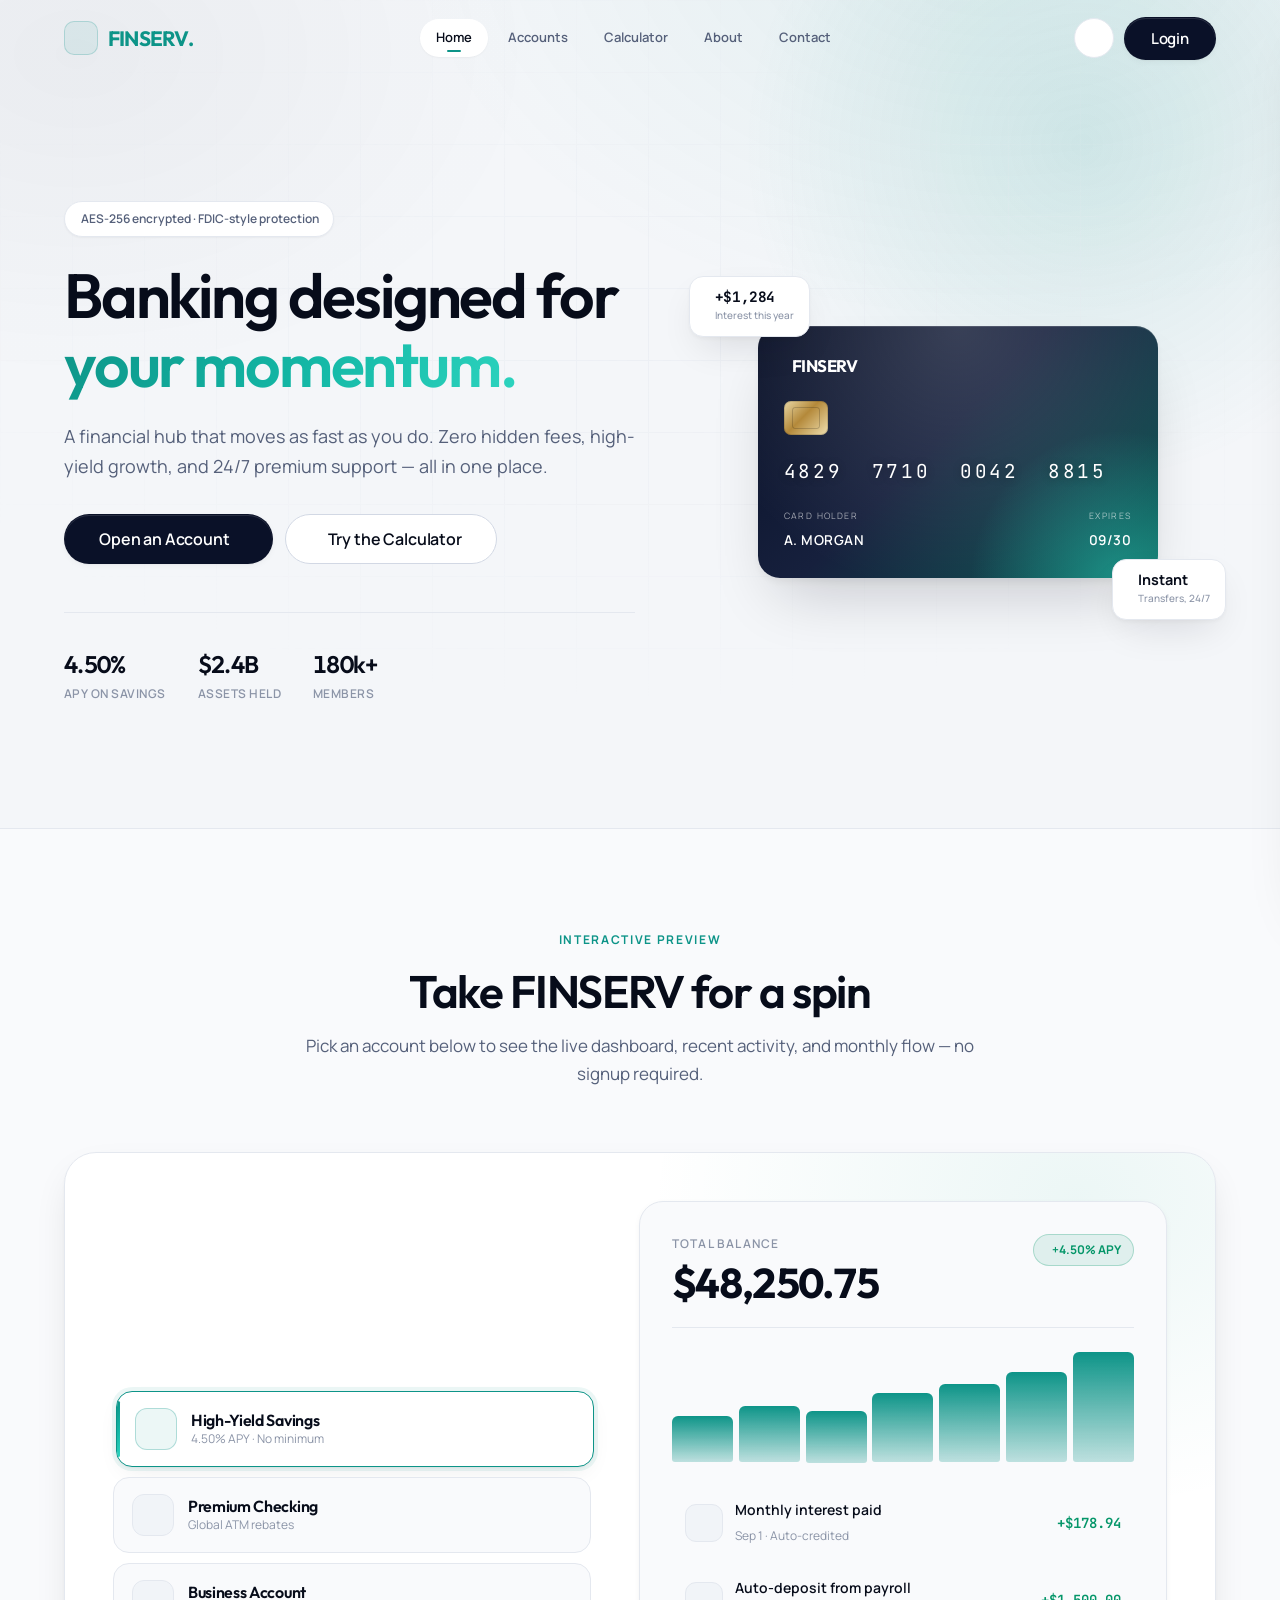
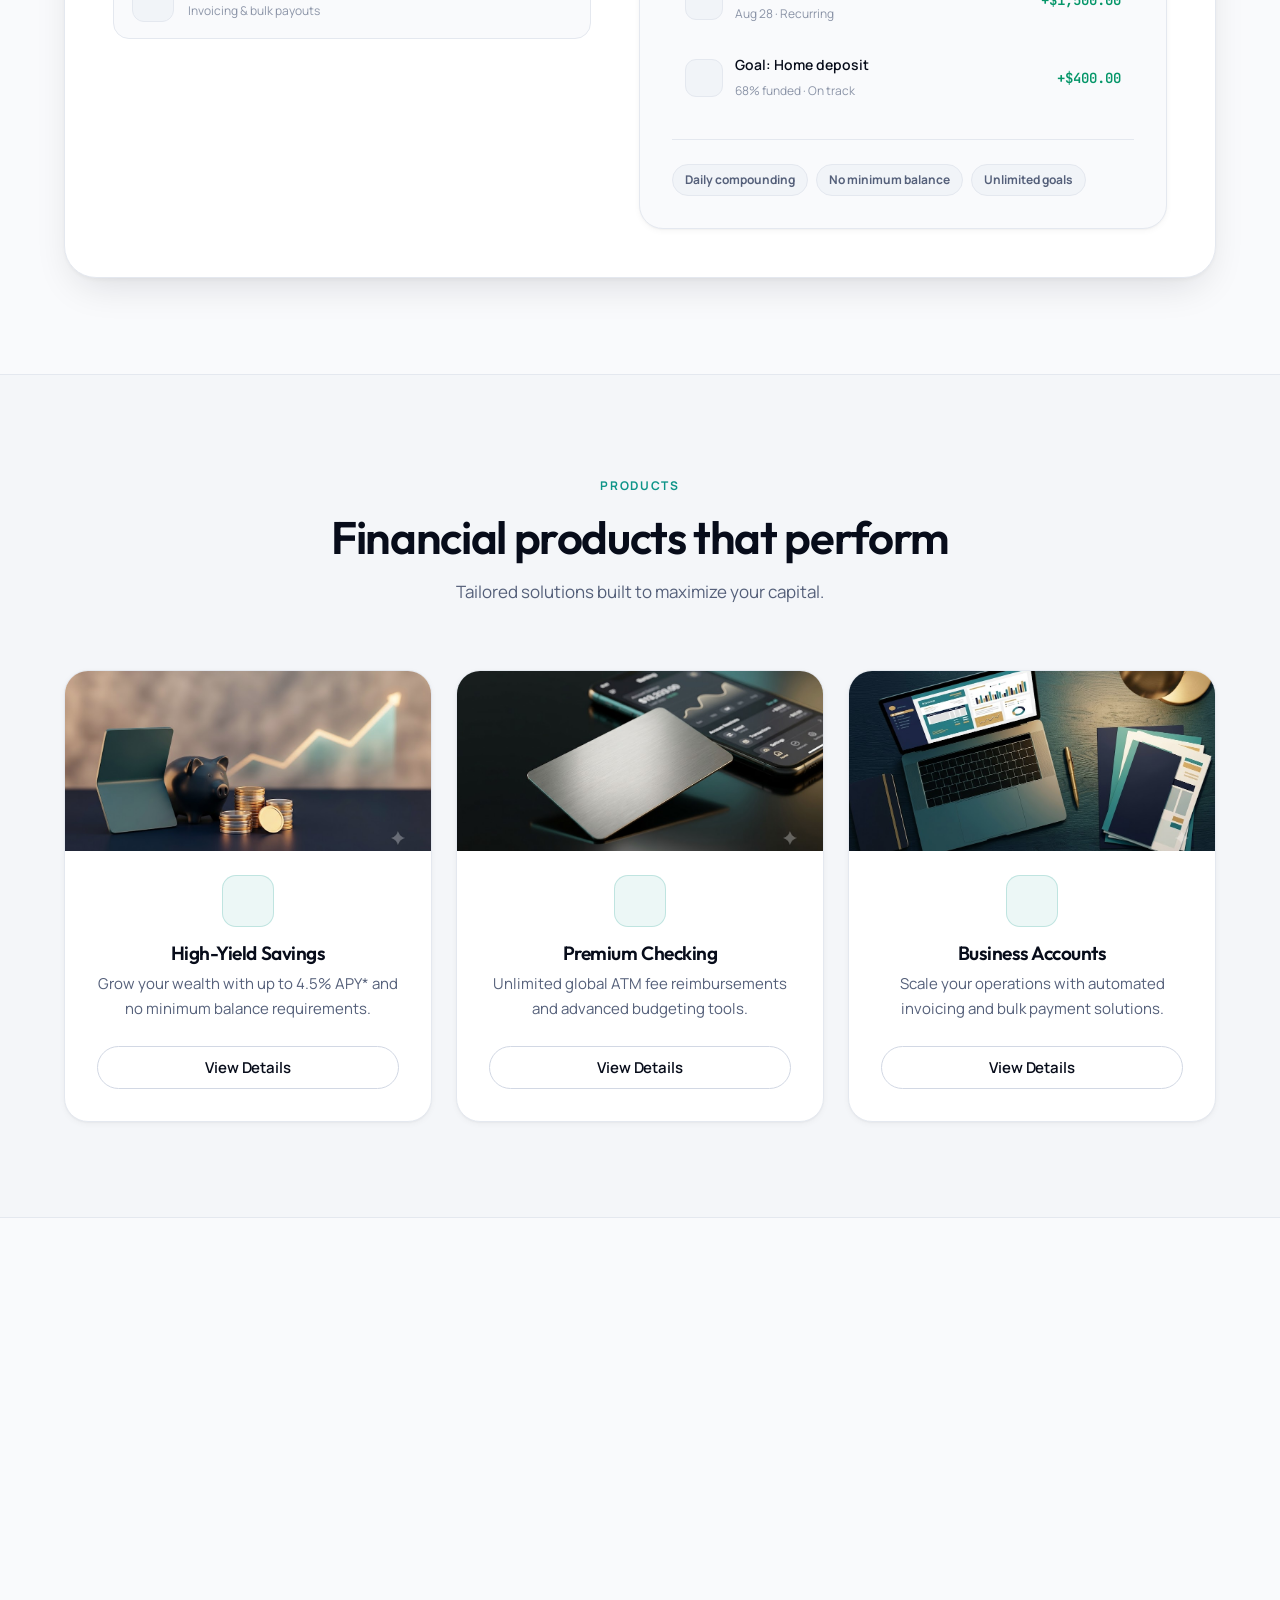
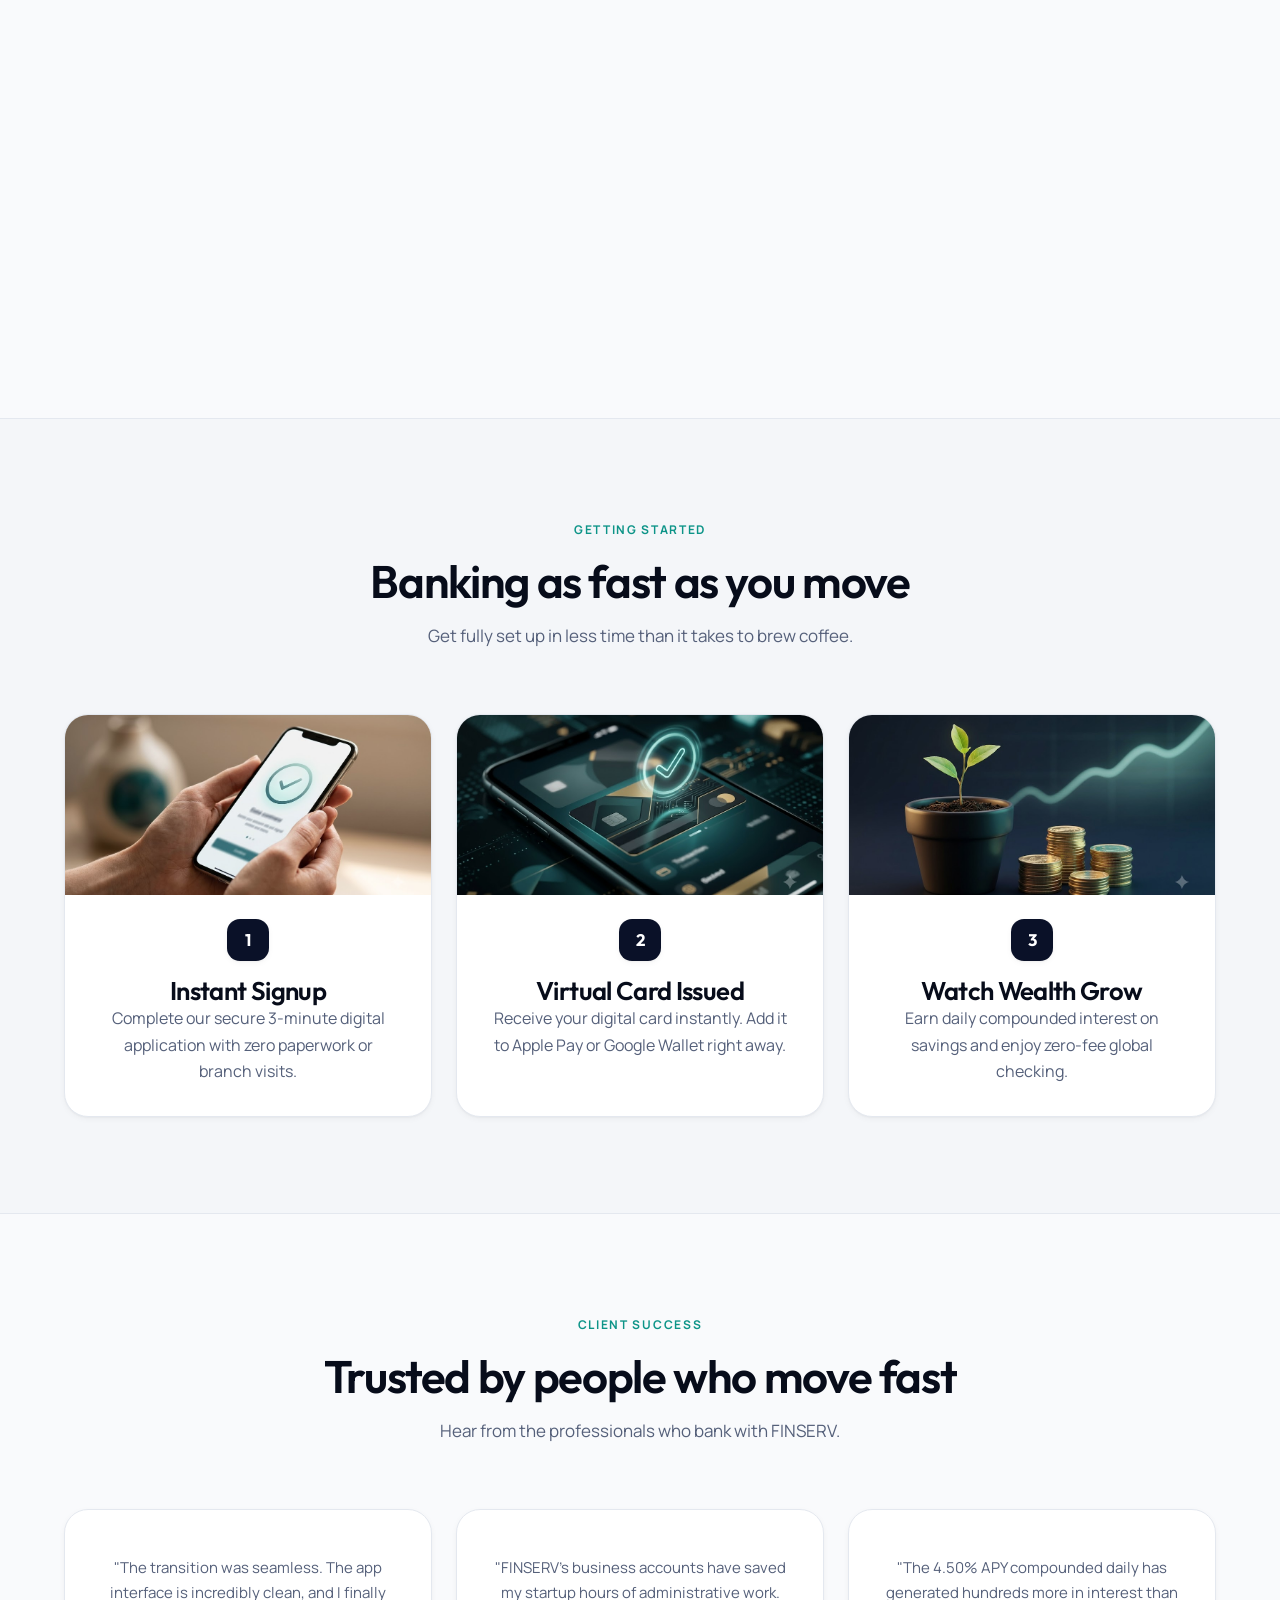
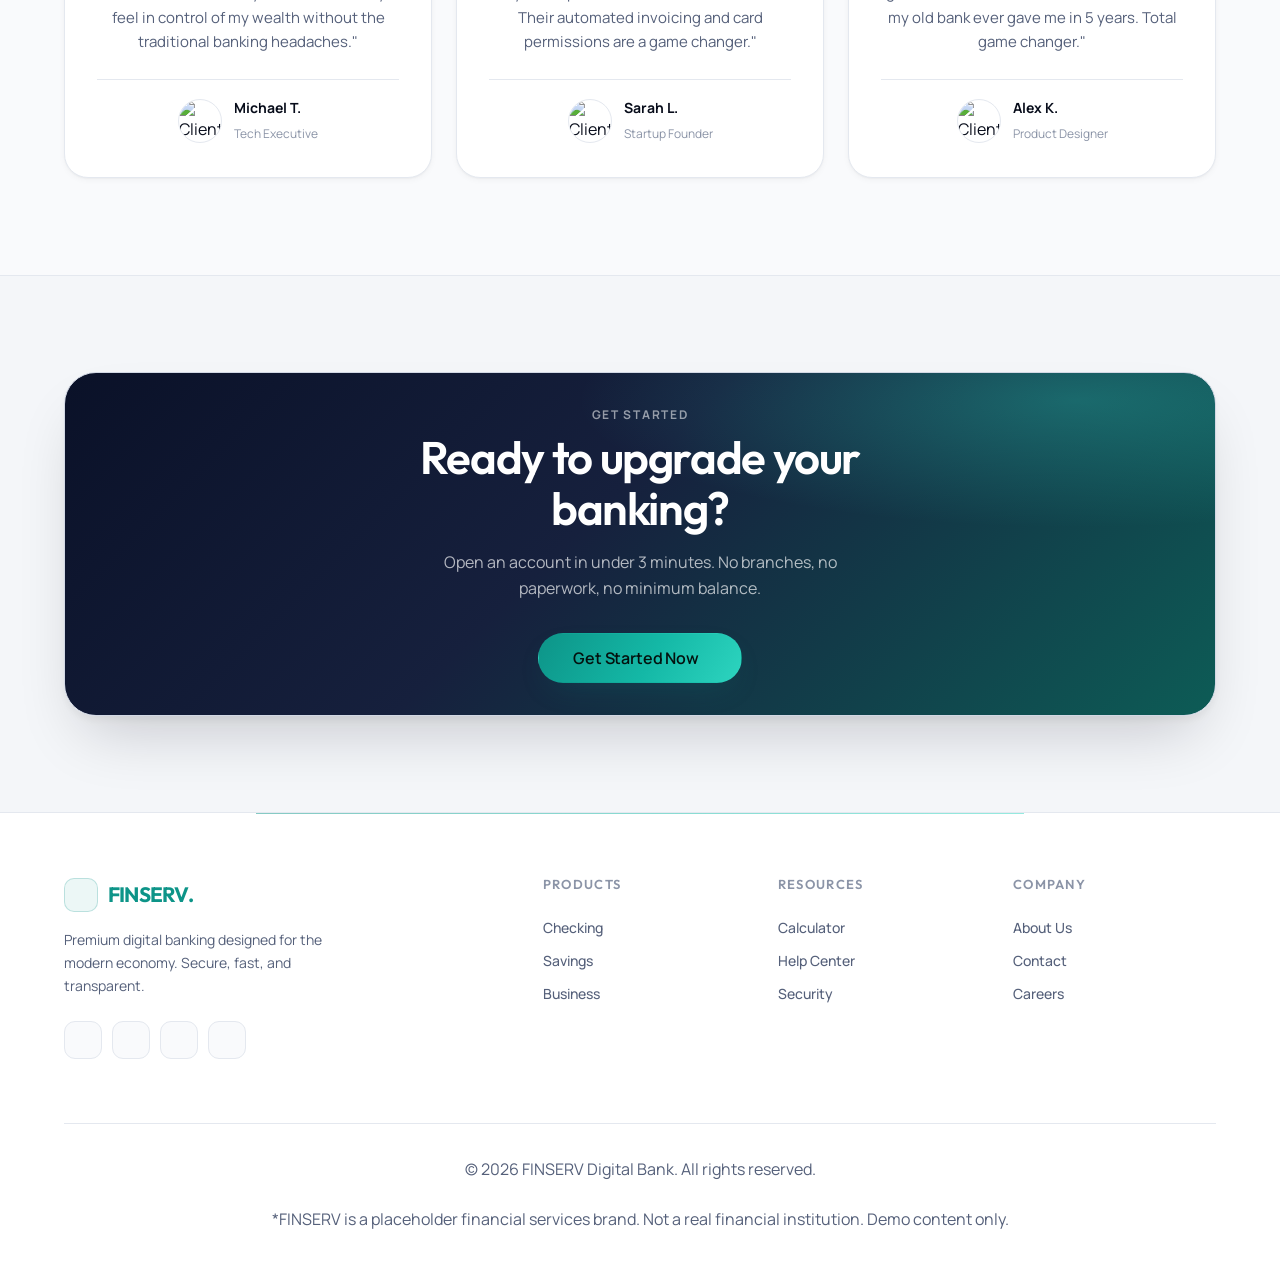
==== commit 6367faeb: "second" ====
--- a/index.html
+++ b/index.html
@@ -375,27 +375,24 @@
         </div>
         <div class="card-grid">
           <div class="card">
-            <img class="card-img-top"
-              src="https://images.unsplash.com/photo-1579621970795-87facc2f976d?auto=format&fit=crop&q=80&w=600"
-              alt="High-Yield Savings visual" loading="lazy">
+            <img class="card-img-top" src="assets/images/product-high-yield-savings.jpg" alt="High-Yield Savings visual"
+              loading="lazy">
             <i class="ph ph-wallet card-icon"></i>
             <h3>High-Yield Savings</h3>
             <p>Grow your wealth with up to 4.5% APY* and no minimum balance requirements.</p>
             <a href="accounts.html" class="btn btn-outline btn-block">View Details</a>
           </div>
           <div class="card">
-            <img class="card-img-top"
-              src="https://images.unsplash.com/photo-1526304640581-d334cdbbf45e?auto=format&fit=crop&q=80&w=600"
-              alt="Premium Checking visual" loading="lazy">
+            <img class="card-img-top" src="assets/images/product-premium-checking.jpg" alt="Premium Checking visual"
+              loading="lazy">
             <i class="ph ph-credit-card card-icon"></i>
             <h3>Premium Checking</h3>
             <p>Unlimited global ATM fee reimbursements and advanced budgeting tools.</p>
             <a href="accounts.html" class="btn btn-outline btn-block">View Details</a>
           </div>
           <div class="card">
-            <img class="card-img-top"
-              src="https://images.unsplash.com/photo-1486406146926-c627a92ad1ab?auto=format&fit=crop&q=80&w=600"
-              alt="Business Accounts visual" loading="lazy">
+            <img class="card-img-top" src="assets/images/product-business-accounts.jpg" alt="Business Accounts visual"
+              loading="lazy">
             <i class="ph ph-briefcase card-icon"></i>
             <h3>Business Accounts</h3>
             <p>Scale your operations with automated invoicing and bulk payment solutions.</p>
@@ -415,25 +412,22 @@
         </div>
         <div class="card-grid">
           <div class="card">
-            <img class="card-img-top"
-              src="https://images.unsplash.com/photo-1563986768609-322da13575f3?auto=format&fit=crop&q=80&w=600"
+            <img class="card-img-top" src="assets/images/security-bank-level-encryption.jpg"
               alt="Bank-Level Encryption visual" loading="lazy">
             <i class="ph ph-lock-key card-icon"></i>
             <h3>Bank-Level Encryption</h3>
             <p>AES-256 encryption ensures your data and transactions are never compromised.</p>
           </div>
           <div class="card">
-            <img class="card-img-top"
-              src="https://images.unsplash.com/photo-1550751827-4bd374c3f58b?auto=format&fit=crop&q=80&w=600"
-              alt="Biometric Auth visual" loading="lazy">
+            <img class="card-img-top" src="assets/images/security-biometric-auth.jpg" alt="Biometric Auth visual"
+              loading="lazy">
             <i class="ph ph-fingerprint card-icon"></i>
             <h3>Biometric Auth</h3>
             <p>Securely access your accounts using FaceID or fingerprint recognition.</p>
           </div>
           <div class="card">
-            <img class="card-img-top"
-              src="https://images.unsplash.com/photo-1526374965328-7f61d4dc18c5?auto=format&fit=crop&q=80&w=600"
-              alt="Real-Time Alerts visual" loading="lazy">
+            <img class="card-img-top" src="assets/images/security-real-time-alerts.jpg" alt="Real-Time Alerts visual"
+              loading="lazy">
             <i class="ph ph-bell-ringing card-icon"></i>
             <h3>Real-Time Alerts</h3>
             <p>Instant notifications for all account activity keep you informed 24/7.</p>
@@ -452,25 +446,22 @@
         </div>
         <div class="step-grid">
           <div class="step-card">
-            <img class="card-img-top"
-              src="https://images.unsplash.com/photo-1512941937669-90a1b58e7e9c?auto=format&fit=crop&q=80&w=600"
-              alt="Instant Signup visual" loading="lazy">
+            <img class="card-img-top" src="assets/images/step-instant-signup.jpg" alt="Instant Signup visual"
+              loading="lazy">
             <div class="step-num">1</div>
             <h3>Instant Signup</h3>
             <p>Complete our secure 3-minute digital application with zero paperwork or branch visits.</p>
           </div>
           <div class="step-card">
-            <img class="card-img-top"
-              src="https://images.unsplash.com/photo-1559526324-4b87b5e36e44?auto=format&fit=crop&q=80&w=600"
-              alt="Virtual Card Issued visual" loading="lazy">
+            <img class="card-img-top" src="assets/images/step-virtual-card-issued.jpg" alt="Virtual Card Issued visual"
+              loading="lazy">
             <div class="step-num">2</div>
             <h3>Virtual Card Issued</h3>
             <p>Receive your digital card instantly. Add it to Apple Pay or Google Wallet right away.</p>
           </div>
           <div class="step-card">
-            <img class="card-img-top"
-              src="https://images.unsplash.com/photo-1579621970563-ebec7560ff3e?auto=format&fit=crop&q=80&w=600"
-              alt="Watch Wealth Grow visual" loading="lazy">
+            <img class="card-img-top" src="assets/images/step-watch-wealth-grow.jpg" alt="Watch Wealth Grow visual"
+              loading="lazy">
             <div class="step-num">3</div>
             <h3>Watch Wealth Grow</h3>
             <p>Earn daily compounded interest on savings and enjoy zero-fee global checking.</p>
--- a/assets/css/style.css
+++ b/assets/css/style.css
@@ -2327,3 +2327,44 @@
   .team-grid > :last-child,
   .stat-grid > :last-child { grid-column: auto; width: auto; }
 }
+
+/* About story image: fills its column on desktop, but capped on small screens
+   so it doesn't dominate the stacked layout. */
+@media (max-width: 768px) {
+  .story-image {
+    height: 260px !important;
+    object-position: center;
+  }
+}
+
+/* Social links at the foot of each leadership card. */
+.team-social {
+  display: flex;
+  justify-content: center;
+  gap: 10px;
+  margin-top: var(--space-3);
+}
+.team-social a {
+  display: inline-flex;
+  align-items: center;
+  justify-content: center;
+  width: 34px;
+  height: 34px;
+  border-radius: 50%;
+  border: 1px solid var(--border-color);
+  color: var(--text-muted);
+  font-size: 1rem;
+  transition: background 0.2s ease, color 0.2s ease, border-color 0.2s ease;
+}
+.team-social a:hover {
+  background: var(--accent-color);
+  border-color: var(--accent-color);
+  color: #fff;
+}
+
+/* Bios vary in length, so let the card stretch and pin the social row to the
+   bottom — the icons then line up across the whole row. */
+.team-card { display: flex; flex-direction: column; }
+.team-info { display: flex; flex-direction: column; flex: 1; }
+.team-info p { margin-bottom: 0; }
+.team-social { margin-top: auto; padding-top: var(--space-3); }
